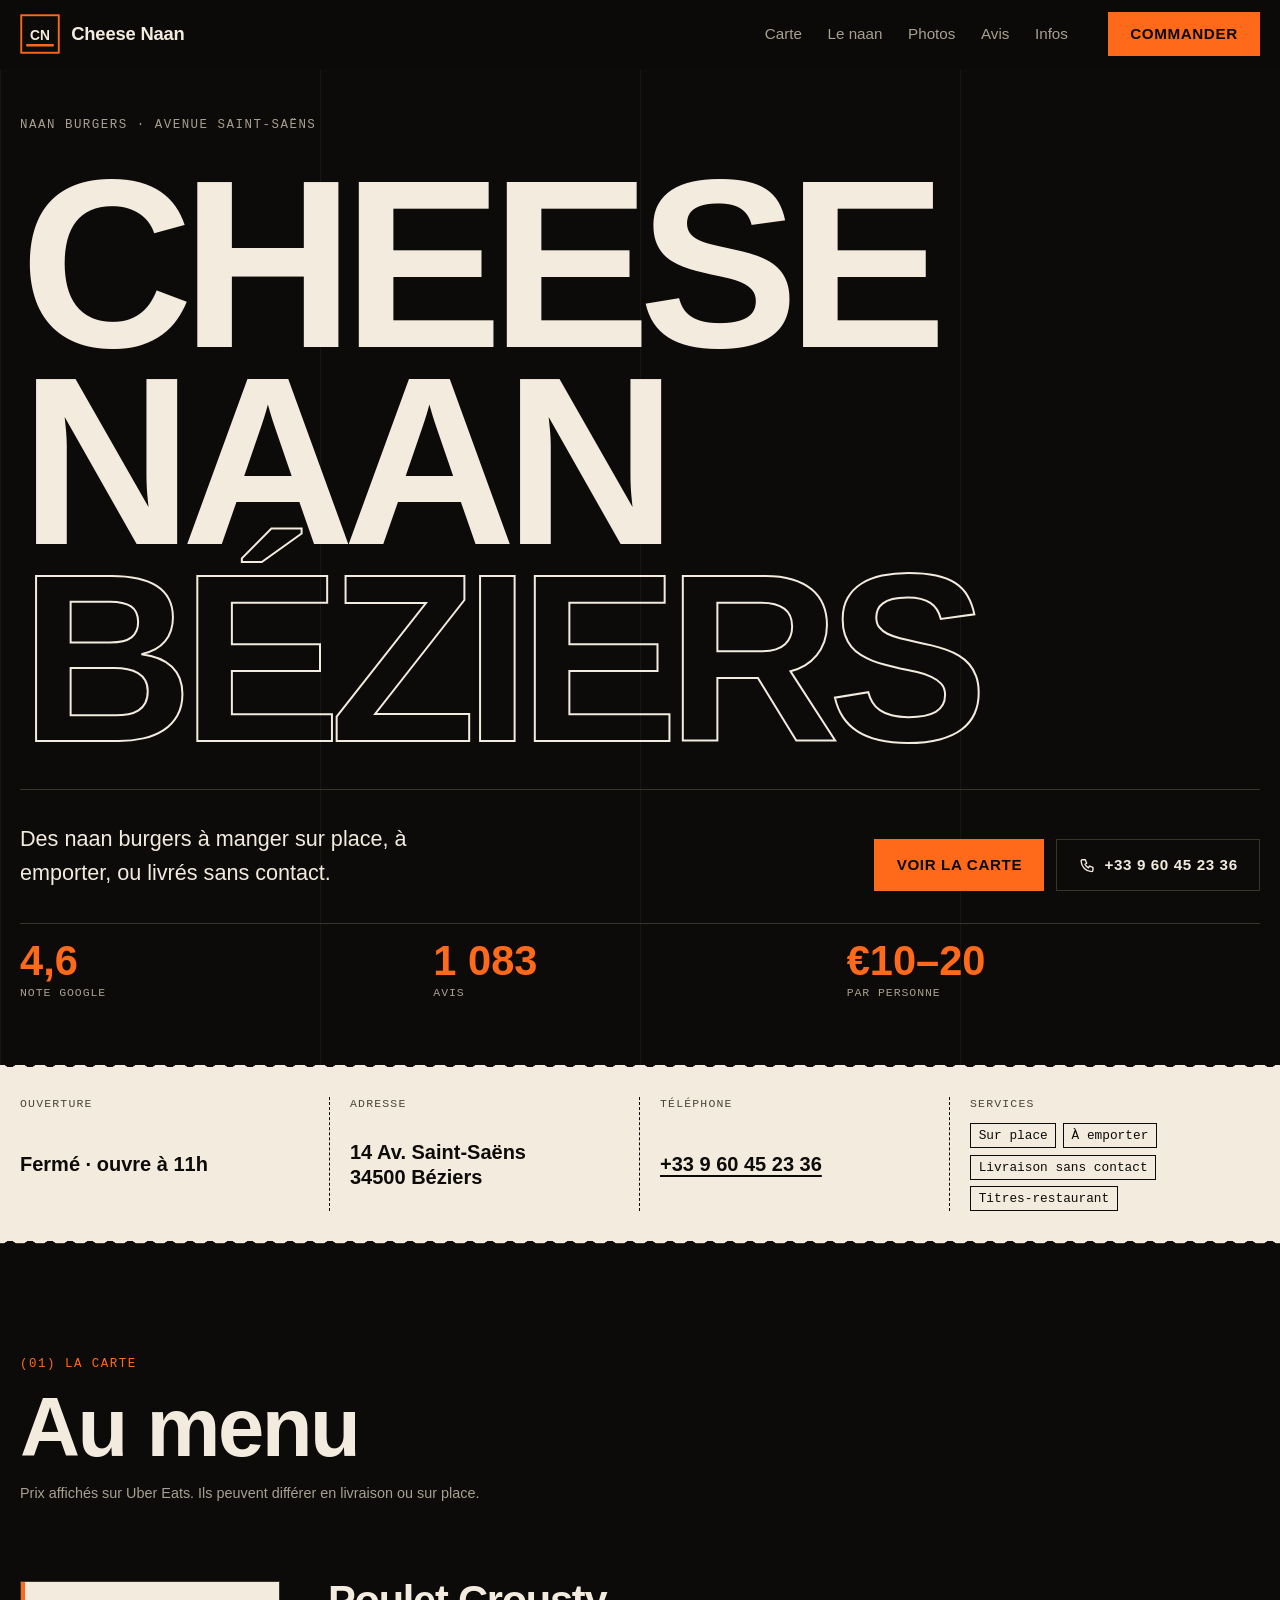
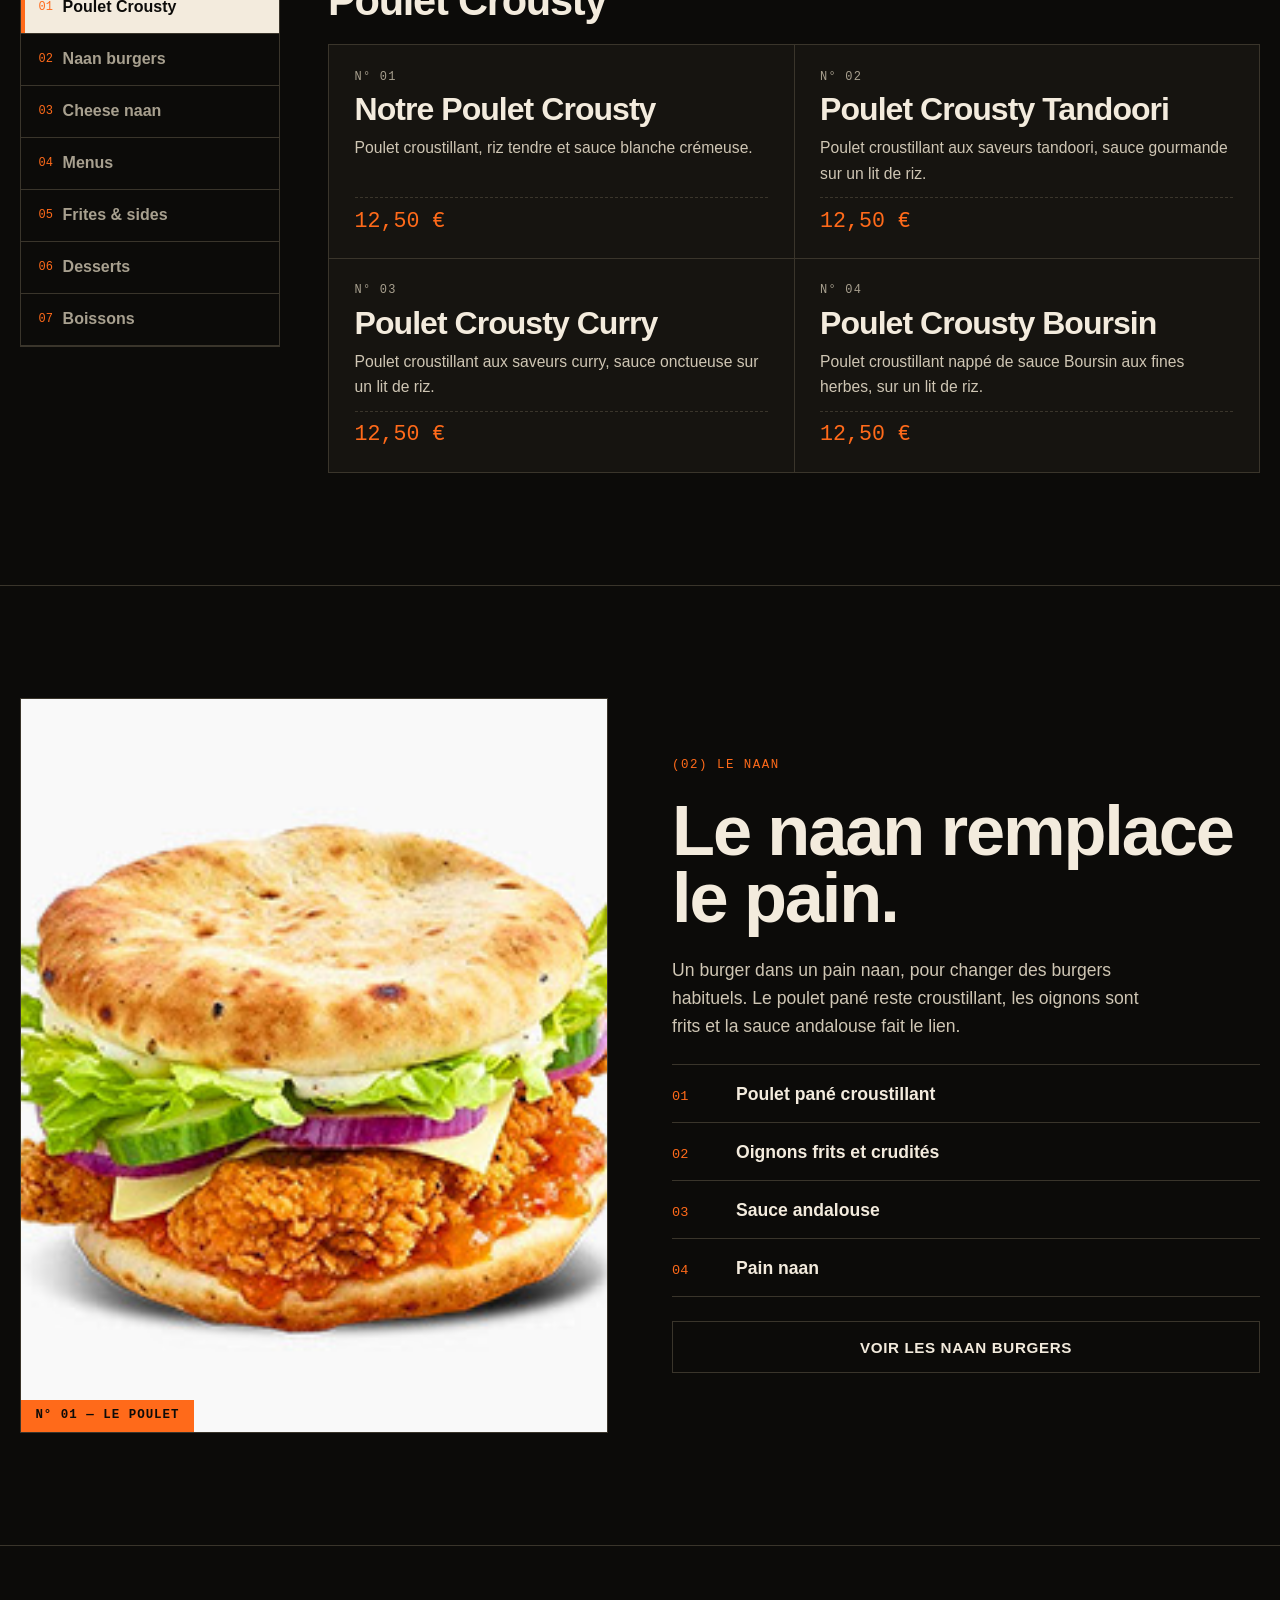
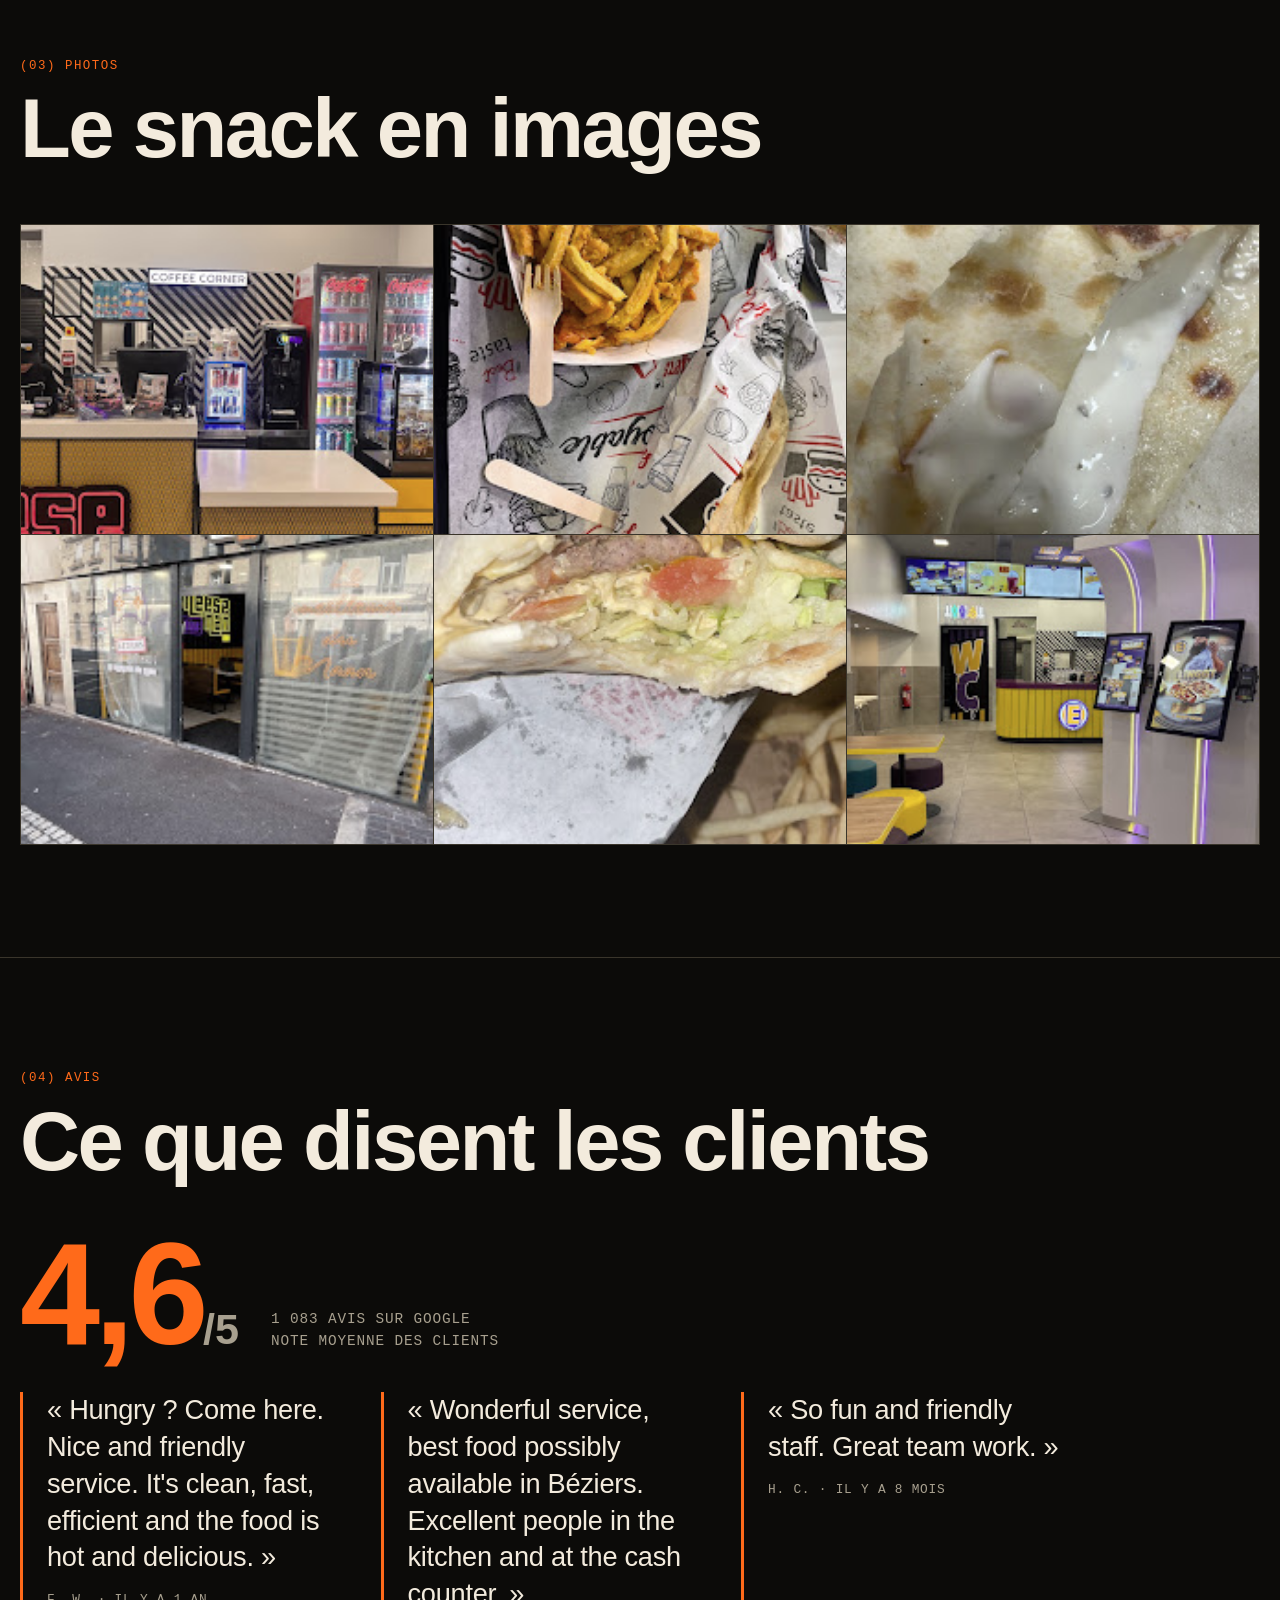
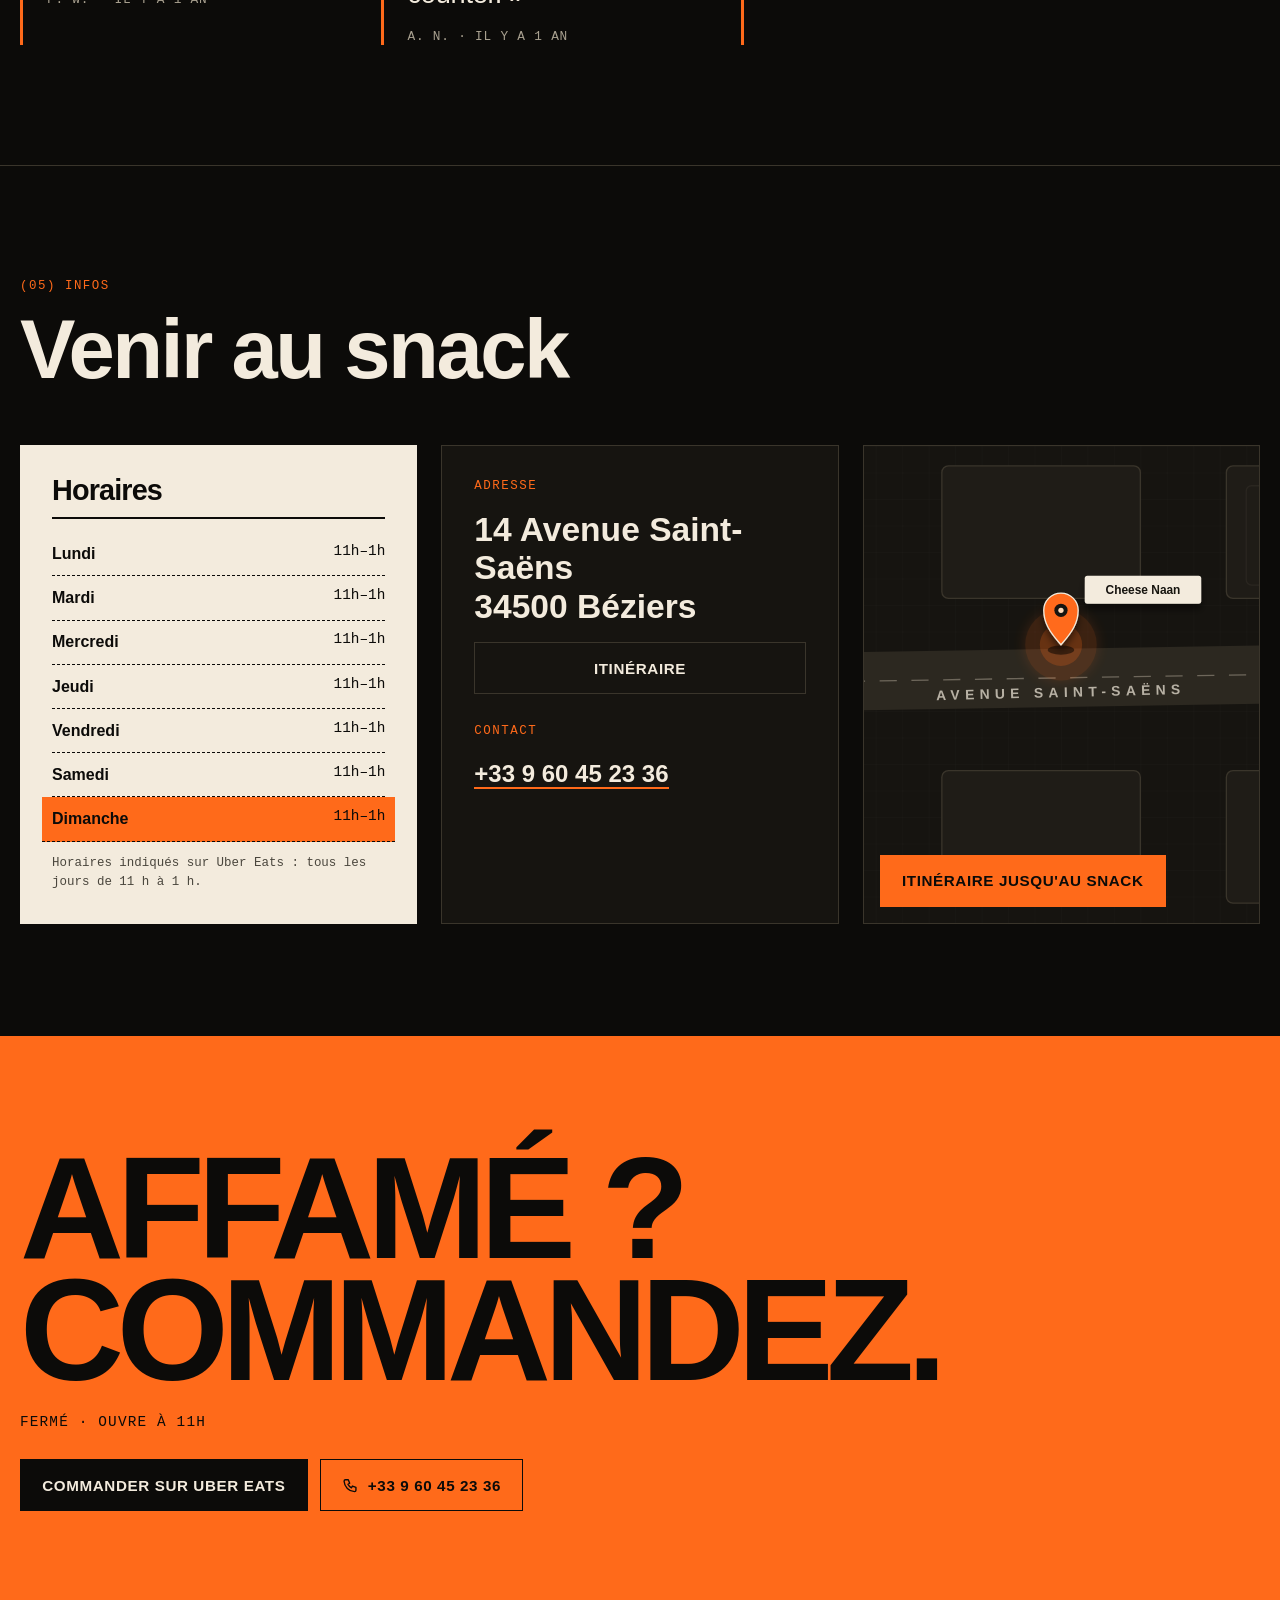
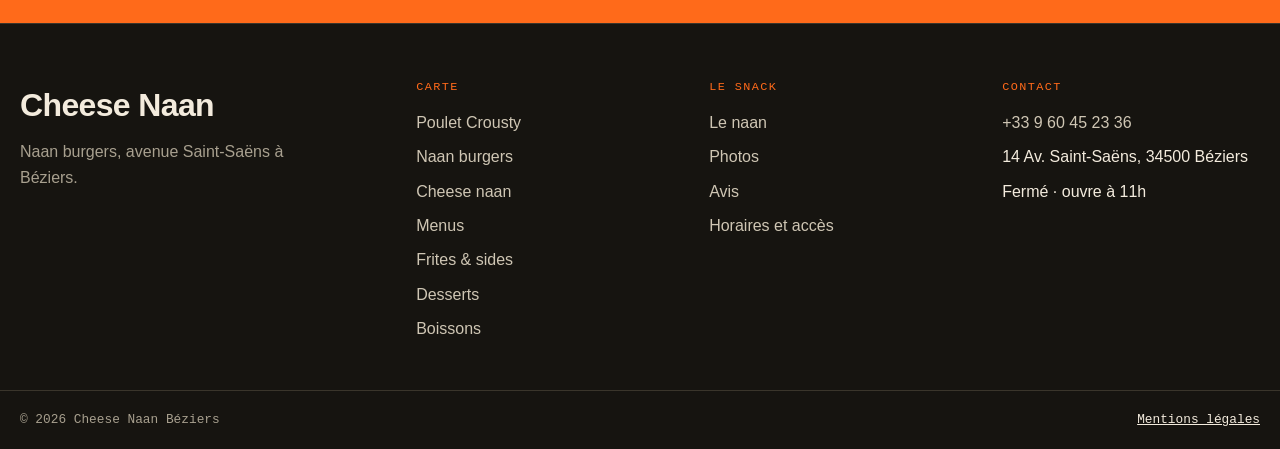
==== index.html @ 849334f1 "Initial commit: Cheese Naan Bezier site vitrine (Template 3)" ====
<!doctype html>
<html lang="fr">
<head>
  <meta charset="utf-8">
  <meta name="viewport" content="width=device-width, initial-scale=1">
  <title>Cheese Naan Béziers · Naan burgers, avenue Saint-Saëns</title>
  <meta name="description" content="Naan burgers à Béziers : carte, horaires, itinéraire et contact du Cheese Naan, 14 avenue Saint-Saëns.">
  <meta name="theme-color" content="#0C0B09">
  <meta name="color-scheme" content="dark">
  <link rel="icon" href="assets/img/favicon.svg" type="image/svg+xml">

  <!-- Fonts: add the .woff2 files listed in README.md -->
  <link rel="preload" href="assets/fonts/space-grotesk-latin-wght-normal.woff2" as="font" type="font/woff2" crossorigin>
  <link rel="preload" href="assets/fonts/ibm-plex-mono-latin-500-normal.woff2" as="font" type="font/woff2" crossorigin>
  <link rel="stylesheet" href="assets/css/styles.css">

  <script>
    document.documentElement.classList.add('js');
    setTimeout(function () {
      if (!window.__ready) document.documentElement.classList.remove('js');
    }, 2500);
  </script>
  <noscript>
    <style>
      .cn-tabs { display: none; }
      .cn-panel[hidden] { display: block; }
      .cn-burger { display: none; }
      .cn-nav__links { display: flex; }
    </style>
  </noscript>

  <!-- Open Graph / Twitter: replace [URL DU SITE] once hosting is known -->
  <meta property="og:type" content="website">
  <meta property="og:locale" content="fr_FR">
  <meta property="og:site_name" content="Cheese Naan Béziers">
  <meta property="og:title" content="Cheese Naan Béziers · Naan burgers">
  <meta property="og:description" content="Carte, horaires et itinéraire du Cheese Naan, 14 avenue Saint-Saëns à Béziers.">
  <meta property="og:url" content="[URL DU SITE]">
  <meta property="og:image" content="[URL DU SITE]/assets/img/hero-share.jpg">
  <meta name="twitter:card" content="summary_large_image">

  <script type="application/ld+json">
  {
    "@context": "https://schema.org",
    "@type": "Restaurant",
    "name": "Cheese Naan Béziers",
    "description": "Naan burgers à emporter, sur place et en livraison sans contact, avenue Saint-Saëns à Béziers.",
    "telephone": "+33960452336",
    "priceRange": "€10–€20",
    "servesCuisine": "Fast food",
    "address": {
      "@type": "PostalAddress",
      "streetAddress": "14 Avenue Saint-Saëns",
      "postalCode": "34500",
      "addressLocality": "Béziers",
      "addressCountry": "FR"
    }
  }
  </script>
</head>
<body>
  <a class="cn-skip" href="#main">Aller au contenu</a>
  <div class="cn-progress" data-progress aria-hidden="true"></div>

  <header class="cn-header">
    <nav class="cn-nav cn-wrap" aria-label="Navigation principale">
      <a class="cn-brand" href="#top" aria-label="Cheese Naan Béziers, retour en haut">
        <img src="assets/img/logo-mark.svg" width="40" height="40" alt="">
        <span class="cn-brand__name">Cheese Naan</span>
      </a>

      <ul class="cn-nav__links">
        <li><a href="#menu">Carte</a></li>
        <li><a href="#signature">Le naan</a></li>
        <li><a href="#photos">Photos</a></li>
        <li><a href="#avis">Avis</a></li>
        <li><a href="#infos">Infos</a></li>
      </ul>

      <a class="cn-btn cn-btn--flame cn-nav__cta" href="https://www.ubereats.com/fr/store/le-cheese-naan-beziers/W6fayCsMTCiTx0mBuVoWzQ" rel="noopener">Commander</a>

      <button class="cn-burger" type="button" data-burger aria-expanded="false" aria-controls="drawer">
        <span class="cn-burger__label">Menu</span>
        <span class="cn-burger__bars" aria-hidden="true"></span>
      </button>
    </nav>
  </header>

  <div class="cn-drawer" id="drawer" hidden>
    <div class="cn-wrap cn-drawer__inner">
      <div class="cn-drawer__top">
        <span class="cn-drawer__title">Cheese Naan</span>
        <button class="cn-icon-btn" type="button" data-drawer-close aria-label="Fermer le menu">
          <svg class="cn-icon" aria-hidden="true"><use href="#icon-close"></use></svg>
        </button>
      </div>
      <ol class="cn-drawer__links">
        <li><a href="#menu"><span>01</span>La carte</a></li>
        <li><a href="#signature"><span>02</span>Le naan</a></li>
        <li><a href="#photos"><span>03</span>Photos</a></li>
        <li><a href="#avis"><span>04</span>Avis</a></li>
        <li><a href="#infos"><span>05</span>Infos pratiques</a></li>
      </ol>
      <ul class="cn-drawer__meta">
        <li data-open-status>Horaires à compléter</li>
        <li>14 Av. Saint-Saëns, 34500 Béziers</li>
        <li><a href="tel:+33960452336">+33 9 60 45 23 36</a></li>
      </ul>
    </div>
  </div>

  <main id="main">
    <!-- HERO: typography only -->
    <section class="cn-hero" id="top" aria-labelledby="hero-title">
      <div class="cn-wrap cn-hero__inner">
        <p class="cn-kicker">Naan burgers · Avenue Saint-Saëns</p>
        <h1 class="cn-hero__title" id="hero-title">
          <span class="cn-hero__line">Cheese</span>
          <span class="cn-hero__line">Naan</span>
          <span class="cn-hero__line cn-hero__line--outline">Béziers</span>
        </h1>
        <div class="cn-hero__foot">
          <p class="cn-hero__lead">Des naan burgers à manger sur place, à emporter, ou livrés sans contact.</p>
          <div class="cn-hero__actions">
            <a class="cn-btn cn-btn--flame" href="#menu">Voir la carte</a>
            <a class="cn-btn cn-btn--ghost" href="tel:+33960452336">
              <svg class="cn-icon" aria-hidden="true"><use href="#icon-phone"></use></svg>
              +33 9 60 45 23 36
            </a>
          </div>
        </div>
        <ul class="cn-hero__stats">
          <li><span class="cn-stat__value">4,6</span><span class="cn-stat__label">Note Google</span></li>
          <li><span class="cn-stat__value">1 083</span><span class="cn-stat__label">Avis</span></li>
          <li><span class="cn-stat__value">€10–20</span><span class="cn-stat__label">Par personne</span></li>
        </ul>
      </div>
    </section>

    <!-- TICKET: receipt-style info band -->
    <section class="cn-ticket" aria-label="Informations rapides">
      <div class="cn-wrap cn-ticket__grid">
        <div class="cn-ticket__cell">
          <p class="cn-ticket__label">Ouverture</p>
          <p class="cn-ticket__value" data-open-status>Horaires à compléter</p>
        </div>
        <div class="cn-ticket__cell">
          <p class="cn-ticket__label">Adresse</p>
          <p class="cn-ticket__value">14 Av. Saint-Saëns<br>34500 Béziers</p>
        </div>
        <div class="cn-ticket__cell">
          <p class="cn-ticket__label">Téléphone</p>
          <p class="cn-ticket__value"><a href="tel:+33960452336">+33 9 60 45 23 36</a></p>
        </div>
        <div class="cn-ticket__cell">
          <p class="cn-ticket__label">Services</p>
          <ul class="cn-ticket__chips">
            <li>Sur place</li>
            <li>À emporter</li>
            <li>Livraison sans contact</li>
            <li>Titres-restaurant</li>
          </ul>
        </div>
      </div>
    </section>

    <!-- MENU: vertical index + panels -->
    <section class="cn-section cn-menu" id="menu" aria-labelledby="menu-title">
      <div class="cn-wrap">
        <header class="cn-section__head cn-reveal">
          <p class="cn-kicker cn-kicker--flame">(01) La carte</p>
          <h2 class="cn-h2" id="menu-title">Au menu</h2>
          <p class="cn-note">Prix affichés sur Uber Eats. Ils peuvent différer en livraison ou sur place.</p>
        </header>

        <div class="cn-menu__grid">
          <div class="cn-tabs" role="tablist" aria-label="Catégories de la carte" data-tablist>
            <button class="cn-index__btn" type="button" role="tab" id="tab-poulet" aria-selected="true" aria-controls="panel-poulet" data-panel="poulet"><span>01</span> Poulet Crousty</button>
            <button class="cn-index__btn" type="button" role="tab" id="tab-burgers" aria-selected="false" aria-controls="panel-burgers" data-panel="burgers" tabindex="-1"><span>02</span> Naan burgers</button>
            <button class="cn-index__btn" type="button" role="tab" id="tab-cheese" aria-selected="false" aria-controls="panel-cheese" data-panel="cheese" tabindex="-1"><span>03</span> Cheese naan</button>
            <button class="cn-index__btn" type="button" role="tab" id="tab-menus" aria-selected="false" aria-controls="panel-menus" data-panel="menus" tabindex="-1"><span>04</span> Menus</button>
            <button class="cn-index__btn" type="button" role="tab" id="tab-frites" aria-selected="false" aria-controls="panel-frites" data-panel="frites" tabindex="-1"><span>05</span> Frites &amp; sides</button>
            <button class="cn-index__btn" type="button" role="tab" id="tab-desserts" aria-selected="false" aria-controls="panel-desserts" data-panel="desserts" tabindex="-1"><span>06</span> Desserts</button>
            <button class="cn-index__btn" type="button" role="tab" id="tab-boissons" aria-selected="false" aria-controls="panel-boissons" data-panel="boissons" tabindex="-1"><span>07</span> Boissons</button>
          </div>

          <div class="cn-menu__panels">
            <div class="cn-panel" id="panel-poulet" role="tabpanel" aria-labelledby="tab-poulet">
              <h3 class="cn-panel__title">Poulet Crousty</h3>
              <ul class="cn-cards">
                <li class="cn-card cn-reveal">
                  <p class="cn-card__code">N° 01</p>
                  <h4 class="cn-card__name">Notre Poulet Crousty</h4>
                  <p class="cn-card__desc">Poulet croustillant, riz tendre et sauce blanche crémeuse.</p>
                  <p class="cn-card__price">12,50 €</p>
                </li>
                <li class="cn-card cn-reveal">
                  <p class="cn-card__code">N° 02</p>
                  <h4 class="cn-card__name">Poulet Crousty Tandoori</h4>
                  <p class="cn-card__desc">Poulet croustillant aux saveurs tandoori, sauce gourmande sur un lit de riz.</p>
                  <p class="cn-card__price">12,50 €</p>
                </li>
                <li class="cn-card cn-reveal">
                  <p class="cn-card__code">N° 03</p>
                  <h4 class="cn-card__name">Poulet Crousty Curry</h4>
                  <p class="cn-card__desc">Poulet croustillant aux saveurs curry, sauce onctueuse sur un lit de riz.</p>
                  <p class="cn-card__price">12,50 €</p>
                </li>
                <li class="cn-card cn-reveal">
                  <p class="cn-card__code">N° 04</p>
                  <h4 class="cn-card__name">Poulet Crousty Boursin</h4>
                  <p class="cn-card__desc">Poulet croustillant nappé de sauce Boursin aux fines herbes, sur un lit de riz.</p>
                  <p class="cn-card__price">12,50 €</p>
                </li>
              </ul>
            </div>

            <div class="cn-panel" id="panel-burgers" role="tabpanel" aria-labelledby="tab-burgers" hidden>
              <h3 class="cn-panel__title">Naan burgers</h3>
              <p class="cn-note">Seul ou en menu avec frites et boisson.</p>
              <ul class="cn-cards">
                <li class="cn-card cn-reveal">
                  <p class="cn-card__code">N° 10</p>
                  <h4 class="cn-card__name">Le Simple</h4>
                  <p class="cn-card__desc">Pain naan, steak tendre, cheddar fondant, oignons frits, bacon croquant et sauce Texas grill.</p>
                  <p class="cn-card__price">11,25 €</p>
                </li>
                <li class="cn-card cn-reveal">
                  <p class="cn-card__code">N° 11</p>
                  <h4 class="cn-card__name">Le Double</h4>
                  <p class="cn-card__desc">2 steaks savoureux, cheddar fondant, bacon croustillant, oignons frits et sauce Texas grill.</p>
                  <p class="cn-card__price">12,95 €</p>
                </li>
                <li class="cn-card cn-reveal">
                  <p class="cn-card__code">N° 12</p>
                  <h4 class="cn-card__name">Le Triple</h4>
                  <p class="cn-card__desc">3 steaks succulents, cheddar fondant, bacon et oignons frits dans un naan.</p>
                  <p class="cn-card__price">14,50 €</p>
                </li>
                <li class="cn-card cn-reveal">
                  <p class="cn-card__code">N° 13</p>
                  <h4 class="cn-card__name">Le Naan Giant</h4>
                  <p class="cn-card__desc">2 steaks 90 g bien grillés, cheddar fondant, petits oignons blancs et sauce Giant.</p>
                  <p class="cn-card__price">12,95 €</p>
                </li>
                <li class="cn-card cn-reveal">
                  <p class="cn-card__code">N° 14</p>
                  <h4 class="cn-card__name">Le Naan Big</h4>
                  <p class="cn-card__desc">2 steaks 90 g, cheddar fondant, cornichons, salade fraîche, petits oignons et sauce Big.</p>
                  <p class="cn-card__price">12,95 €</p>
                </li>
                <li class="cn-card cn-reveal">
                  <p class="cn-card__code">N° 15</p>
                  <h4 class="cn-card__name">Le Poulet</h4>
                  <p class="cn-card__desc">Poulet pané croustillant, oignons frits, crudités fraîches et sauce andalouse douce et épicée.</p>
                  <p class="cn-card__price">11,50 €</p>
                </li>
                <li class="cn-card cn-reveal">
                  <p class="cn-card__code">N° 16</p>
                  <h4 class="cn-card__name">Le Baps</h4>
                  <p class="cn-card__desc">Steak juteux, rösti doré, crudités croquantes et sauce biggy.</p>
                  <p class="cn-card__price">11,50 €</p>
                </li>
                <li class="cn-card cn-reveal">
                  <p class="cn-card__code">N° 17</p>
                  <h4 class="cn-card__name">Le Belge</h4>
                  <p class="cn-card__desc">Rösti croquant, crudités fraîches et une touche de poivronnade.</p>
                  <p class="cn-card__price">11,50 €</p>
                </li>
                <li class="cn-card cn-reveal">
                  <p class="cn-card__code">N° 18</p>
                  <h4 class="cn-card__name">Le Naan Towinaan</h4>
                  <p class="cn-card__desc">Deux tenders dorés, rösti fondant, cheddar, salade croquante et oignons caramélisés.</p>
                  <p class="cn-card__price">11,50 €</p>
                </li>
                <li class="cn-card cn-reveal">
                  <p class="cn-card__code">N° 19</p>
                  <h4 class="cn-card__name">Le Chèvre</h4>
                  <p class="cn-card__desc">Poulet tendre, oignons frits, chèvre crémeux, miel doux et sauce miel-moutarde.</p>
                  <p class="cn-card__price">11,50 €</p>
                </li>
              </ul>
            </div>

            <div class="cn-panel" id="panel-cheese" role="tabpanel" aria-labelledby="tab-cheese" hidden>
              <h3 class="cn-panel__title">Cheese naan</h3>
              <ul class="cn-cards">
                <li class="cn-card cn-reveal">
                  <p class="cn-card__code">N° 20</p>
                  <h4 class="cn-card__name">Le Classic</h4>
                  <p class="cn-card__desc">Pain cheese naan, kebab, crudités et sauce pitta.</p>
                  <p class="cn-card__price">13,95 €</p>
                </li>
                <li class="cn-card cn-reveal">
                  <p class="cn-card__code">N° 21</p>
                  <h4 class="cn-card__name">Le Dynamite</h4>
                  <p class="cn-card__desc">Tenders de poulet croustillants, rouge de volaille, salade, oignons frits, cheddar et sauce dynamite épicée.</p>
                  <p class="cn-card__price">12,25 €</p>
                </li>
                <li class="cn-card cn-reveal">
                  <p class="cn-card__code">N° 22</p>
                  <h4 class="cn-card__name">Le Boursin</h4>
                  <p class="cn-card__desc">Escalope de poulet, Boursin, oignons frits, salami, crudités et sauce.</p>
                  <p class="cn-card__price">12,00 €</p>
                </li>
                <li class="cn-card cn-reveal">
                  <p class="cn-card__code">N° 23</p>
                  <h4 class="cn-card__name">Le New Dehli</h4>
                  <p class="cn-card__desc">Tikka curry, cheddar, crudités et sauce indienne.</p>
                  <p class="cn-card__price">13,25 €</p>
                </li>
                <li class="cn-card cn-reveal">
                  <p class="cn-card__code">N° 24</p>
                  <h4 class="cn-card__name">Le Montagnard</h4>
                  <p class="cn-card__desc">Escalope de poulet, raclette, lardons, rösti et sauce Magic Onion.</p>
                  <p class="cn-card__price">12,00 €</p>
                </li>
                <li class="cn-card cn-reveal">
                  <p class="cn-card__code">N° 25</p>
                  <h4 class="cn-card__name">L'Américain</h4>
                  <p class="cn-card__desc">Steak, cheddar, bacon, cornichons, crudités et sauce américaine.</p>
                  <p class="cn-card__price">10,95 €</p>
                </li>
                <li class="cn-card cn-reveal">
                  <p class="cn-card__code">N° 26</p>
                  <h4 class="cn-card__name">Le Tandoori</h4>
                  <p class="cn-card__desc">Poulet tandoori, oignons frits, cheddar, crudités et sauce.</p>
                  <p class="cn-card__price">12,00 €</p>
                </li>
                <li class="cn-card cn-reveal">
                  <p class="cn-card__code">N° 27</p>
                  <h4 class="cn-card__name">Compose ton Naan</h4>
                  <p class="cn-card__desc">Choisis ta viande, tes garnitures et ta sauce. Prix promo, au lieu de 12,95 €.</p>
                  <p class="cn-card__price">10,36 €</p>
                </li>
                <li class="cn-card cn-reveal">
                  <p class="cn-card__code">N° 28</p>
                  <h4 class="cn-card__name">Le Naan Simple</h4>
                  <p class="cn-card__desc">Un naan à composer de viande, de crudités et de la sauce de ton choix.</p>
                  <p class="cn-card__price">14,95 €</p>
                </li>
              </ul>
            </div>

            <div class="cn-panel" id="panel-menus" role="tabpanel" aria-labelledby="tab-menus" hidden>
              <h3 class="cn-panel__title">Menus</h3>
              <h4 class="cn-kicker cn-subhead">Menus Cheese Naan</h4>
              <ul class="cn-rows">
                <li class="cn-row"><span class="cn-row__name">Menu Le Classic</span><span class="cn-row__leader" aria-hidden="true"></span><span class="cn-row__price">15,95 €</span></li>
                <li class="cn-row"><span class="cn-row__name">Menu Le Dynamite</span><span class="cn-row__leader" aria-hidden="true"></span><span class="cn-row__price">15,95 €</span></li>
                <li class="cn-row"><span class="cn-row__name">Menu Le Boursin</span><span class="cn-row__leader" aria-hidden="true"></span><span class="cn-row__price">15,95 €</span></li>
                <li class="cn-row"><span class="cn-row__name">Menu Le Montagnard</span><span class="cn-row__leader" aria-hidden="true"></span><span class="cn-row__price">15,95 €</span></li>
                <li class="cn-row"><span class="cn-row__name">Menu Le Tandoori</span><span class="cn-row__leader" aria-hidden="true"></span><span class="cn-row__price">15,95 €</span></li>
                <li class="cn-row"><span class="cn-row__name">Menu L'Américain</span><span class="cn-row__leader" aria-hidden="true"></span><span class="cn-row__price">15,50 €</span></li>
                <li class="cn-row"><span class="cn-row__name">Menu Le New Dehli</span><span class="cn-row__leader" aria-hidden="true"></span><span class="cn-row__price">17,50 €</span></li>
              </ul>
              <h4 class="cn-kicker cn-subhead">Menus Poulet Crousty</h4>
              <p class="cn-note">Chaque menu comprend une canette au choix.</p>
              <ul class="cn-rows">
                <li class="cn-row"><span class="cn-row__name">Menu Poulet Crousty</span><span class="cn-row__leader" aria-hidden="true"></span><span class="cn-row__price">14,50 €</span></li>
                <li class="cn-row"><span class="cn-row__name">Menu Poulet Crousty Tandoori</span><span class="cn-row__leader" aria-hidden="true"></span><span class="cn-row__price">14,50 €</span></li>
                <li class="cn-row"><span class="cn-row__name">Menu Poulet Crousty Curry</span><span class="cn-row__leader" aria-hidden="true"></span><span class="cn-row__price">14,50 €</span></li>
                <li class="cn-row"><span class="cn-row__name">Menu Poulet Crousty Boursin</span><span class="cn-row__leader" aria-hidden="true"></span><span class="cn-row__price">14,50 €</span></li>
              </ul>
              <h4 class="cn-kicker cn-subhead">P'tits chefs</h4>
              <ul class="cn-rows">
                <li class="cn-row"><span class="cn-row__name">Menu Enfant</span><span class="cn-row__leader" aria-hidden="true"></span><span class="cn-row__price">9,75 €</span></li>
              </ul>
            </div>

            <div class="cn-panel" id="panel-frites" role="tabpanel" aria-labelledby="tab-frites" hidden>
              <h3 class="cn-panel__title">Frites &amp; sides</h3>
              <h4 class="cn-kicker cn-subhead">French fries</h4>
              <ul class="cn-rows">
                <li class="cn-row"><span class="cn-row__name">Les Classiques (200 g)</span><span class="cn-row__leader" aria-hidden="true"></span><span class="cn-row__price">3,95 €</span></li>
                <li class="cn-row"><span class="cn-row__name">Les Frites Cheddar</span><span class="cn-row__leader" aria-hidden="true"></span><span class="cn-row__price">4,50 €</span></li>
                <li class="cn-row"><span class="cn-row__name">Les Frites Cheddar &amp; Oignons Crispy</span><span class="cn-row__leader" aria-hidden="true"></span><span class="cn-row__price">5,25 €</span></li>
                <li class="cn-row"><span class="cn-row__name">Les Frites Cheddar Bacon</span><span class="cn-row__leader" aria-hidden="true"></span><span class="cn-row__price">6,00 €</span></li>
              </ul>
              <h4 class="cn-kicker cn-subhead">Les sides</h4>
              <ul class="cn-rows">
                <li class="cn-row"><span class="cn-row__name">Nos Nuggets (x4)</span><span class="cn-row__leader" aria-hidden="true"></span><span class="cn-row__price">4,95 €</span></li>
                <li class="cn-row"><span class="cn-row__name">Nos Nuggets (x6)</span><span class="cn-row__leader" aria-hidden="true"></span><span class="cn-row__price">7,95 €</span></li>
                <li class="cn-row"><span class="cn-row__name">Nos Tenders (x3)</span><span class="cn-row__leader" aria-hidden="true"></span><span class="cn-row__price">6,05 €</span></li>
                <li class="cn-row"><span class="cn-row__name">Nos Mozza Sticks (x4)</span><span class="cn-row__leader" aria-hidden="true"></span><span class="cn-row__price">4,95 €</span></li>
                <li class="cn-row"><span class="cn-row__name">Nos Camemberts frits (x4)</span><span class="cn-row__leader" aria-hidden="true"></span><span class="cn-row__price">4,95 €</span></li>
                <li class="cn-row"><span class="cn-row__name">Nos Wings (x3)</span><span class="cn-row__leader" aria-hidden="true"></span><span class="cn-row__price">4,95 €</span></li>
                <li class="cn-row"><span class="cn-row__name">Nos Wings (x6)</span><span class="cn-row__leader" aria-hidden="true"></span><span class="cn-row__price">7,95 €</span></li>
                <li class="cn-row"><span class="cn-row__name">Nos Wings (x10)</span><span class="cn-row__leader" aria-hidden="true"></span><span class="cn-row__price">12,95 €</span></li>
              </ul>
            </div>

            <div class="cn-panel" id="panel-desserts" role="tabpanel" aria-labelledby="tab-desserts" hidden>
              <h3 class="cn-panel__title">Desserts</h3>
              <h4 class="cn-kicker cn-subhead">Nos desserts</h4>
              <ul class="cn-rows">
                <li class="cn-row"><span class="cn-row__name">Tiramisu Oreo Nutella</span><span class="cn-row__leader" aria-hidden="true"></span><span class="cn-row__price">5,25 €</span></li>
                <li class="cn-row"><span class="cn-row__name">Tiramisu Spéculos Nutella</span><span class="cn-row__leader" aria-hidden="true"></span><span class="cn-row__price">5,25 €</span></li>
                <li class="cn-row"><span class="cn-row__name">Tiramisu Pistache, coulis framboise</span><span class="cn-row__leader" aria-hidden="true"></span><span class="cn-row__price">5,25 €</span></li>
              </ul>
            </div>

            <div class="cn-panel" id="panel-boissons" role="tabpanel" aria-labelledby="tab-boissons" hidden>
              <h3 class="cn-panel__title">Boissons</h3>
              <h4 class="cn-kicker cn-subhead">Softs (33 cl sauf mention)</h4>
              <ul class="cn-rows">
                <li class="cn-row"><span class="cn-row__name">Coca-Cola</span><span class="cn-row__leader" aria-hidden="true"></span><span class="cn-row__price">2,20 €</span></li>
                <li class="cn-row"><span class="cn-row__name">Coca-Cola Zéro</span><span class="cn-row__leader" aria-hidden="true"></span><span class="cn-row__price">2,20 €</span></li>
                <li class="cn-row"><span class="cn-row__name">Sprite</span><span class="cn-row__leader" aria-hidden="true"></span><span class="cn-row__price">2,20 €</span></li>
                <li class="cn-row"><span class="cn-row__name">Oasis Tropical</span><span class="cn-row__leader" aria-hidden="true"></span><span class="cn-row__price">2,20 €</span></li>
                <li class="cn-row"><span class="cn-row__name">Hawaï</span><span class="cn-row__leader" aria-hidden="true"></span><span class="cn-row__price">2,20 €</span></li>
                <li class="cn-row"><span class="cn-row__name">FuzeTea</span><span class="cn-row__leader" aria-hidden="true"></span><span class="cn-row__price">2,20 €</span></li>
                <li class="cn-row"><span class="cn-row__name">Orangina</span><span class="cn-row__leader" aria-hidden="true"></span><span class="cn-row__price">2,20 €</span></li>
                <li class="cn-row"><span class="cn-row__name">Perrier</span><span class="cn-row__leader" aria-hidden="true"></span><span class="cn-row__price">2,20 €</span></li>
                <li class="cn-row"><span class="cn-row__name">Cristaline (50 cl)</span><span class="cn-row__leader" aria-hidden="true"></span><span class="cn-row__price">2,20 €</span></li>
              </ul>
            </div>
          </div>
        </div>
      </div>
    </section>

    <!-- SIGNATURE: the naan statement -->
    <section class="cn-section cn-signature" id="signature" aria-labelledby="signature-title">
      <div class="cn-wrap cn-signature__grid">
        <figure class="cn-signature__figure cn-reveal">
          <img class="cn-photo" src="assets/img/signature.jpg" width="224" height="270" loading="lazy" alt="Naan burger au poulet pané, salade et sauce, servi au Cheese Naan">
          <figcaption class="cn-signature__caption">N° 01 — Le Poulet</figcaption>
        </figure>
        <div class="cn-signature__body cn-reveal" style="--delay:.1s">
          <p class="cn-kicker cn-kicker--flame">(02) Le naan</p>
          <h2 class="cn-h2" id="signature-title">Le naan remplace le pain.</h2>
          <p class="cn-signature__text">Un burger dans un pain naan, pour changer des burgers habituels. Le poulet pané reste croustillant, les oignons sont frits et la sauce andalouse fait le lien.</p>
          <ol class="cn-steps">
            <li><span>01</span>Poulet pané croustillant</li>
            <li><span>02</span>Oignons frits et crudités</li>
            <li><span>03</span>Sauce andalouse</li>
            <li><span>04</span>Pain naan</li>
          </ol>
          <button class="cn-btn cn-btn--ghost" type="button" data-menu-target="burgers">Voir les naan burgers</button>
        </div>
      </div>
    </section>

    <!-- PHOTOS -->
    <section class="cn-section cn-photos" id="photos" aria-labelledby="photos-title">
      <div class="cn-wrap">
        <header class="cn-section__head cn-reveal">
          <p class="cn-kicker cn-kicker--flame">(03) Photos</p>
          <h2 class="cn-h2" id="photos-title">Le snack en images</h2>
        </header>
        <div class="cn-gallery">
          <button class="cn-gallery__item cn-reveal" style="--delay:0.00s" type="button" data-gallery-item data-full="assets/img/gallery-1.jpg" data-caption="Le comptoir">
            <img class="cn-photo" src="assets/img/gallery-1.jpg" width="1200" height="1200" loading="lazy" alt="Le comptoir du Cheese Naan, avec la vitrine de boissons">
          </button>
          <button class="cn-gallery__item cn-reveal" style="--delay:0.06s" type="button" data-gallery-item data-full="assets/img/gallery-2.jpg" data-caption="Frites maison">
            <img class="cn-photo" src="assets/img/gallery-2.jpg" width="1200" height="1200" loading="lazy" alt="Frites dorées servies dans leur papier">
          </button>
          <button class="cn-gallery__item cn-reveal" style="--delay:0.12s" type="button" data-gallery-item data-full="assets/img/gallery-3.jpg" data-caption="Naan fromage">
            <img class="cn-photo" src="assets/img/gallery-3.jpg" width="1200" height="1200" loading="lazy" alt="Naan au fromage, gros plan">
          </button>
          <button class="cn-gallery__item cn-reveal" style="--delay:0.18s" type="button" data-gallery-item data-full="assets/img/gallery-4.jpg" data-caption="Devant le snack">
            <img class="cn-photo" src="assets/img/gallery-4.jpg" width="1200" height="1200" loading="lazy" alt="Façade du Cheese Naan, avenue Saint-Saëns">
          </button>
          <button class="cn-gallery__item cn-reveal" style="--delay:0.24s" type="button" data-gallery-item data-full="assets/img/gallery-5.jpg" data-caption="Naan coupé">
            <img class="cn-photo" src="assets/img/gallery-5.jpg" width="1200" height="1200" loading="lazy" alt="Naan burger coupé en deux, frites à côté">
          </button>
          <button class="cn-gallery__item cn-reveal" style="--delay:0.30s" type="button" data-gallery-item data-full="assets/img/gallery-6.jpg" data-caption="La salle">
            <img class="cn-photo" src="assets/img/gallery-6.jpg" width="1200" height="1200" loading="lazy" alt="La salle du Cheese Naan, banquettes jaunes">
          </button>
        </div>
      </div>
    </section>

    <!-- AVIS -->
    <section class="cn-section cn-avis" id="avis" aria-labelledby="avis-title">
      <div class="cn-wrap">
        <header class="cn-section__head cn-reveal">
          <p class="cn-kicker cn-kicker--flame">(04) Avis</p>
          <h2 class="cn-h2" id="avis-title">Ce que disent les clients</h2>
        </header>
        <div class="cn-avis__top cn-reveal">
          <p class="cn-avis__score">4,6<span>/5</span></p>
          <p class="cn-avis__count">1 083 avis sur Google<br>Note moyenne des clients</p>
        </div>
        <ul class="cn-quotes">
          <li class="cn-quote cn-reveal">
            <p class="cn-quote__text">« Hungry ? Come here. Nice and friendly service. It's clean, fast, efficient and the food is hot and delicious. »</p>
            <p class="cn-quote__who">F. W. · il y a 1 an</p>
          </li>
          <li class="cn-quote cn-reveal" style="--delay:.08s">
            <p class="cn-quote__text">« Wonderful service, best food possibly available in Béziers. Excellent people in the kitchen and at the cash counter. »</p>
            <p class="cn-quote__who">A. N. · il y a 1 an</p>
          </li>
          <li class="cn-quote cn-reveal" style="--delay:.16s">
            <p class="cn-quote__text">« So fun and friendly staff. Great team work. »</p>
            <p class="cn-quote__who">H. C. · il y a 8 mois</p>
          </li>
        </ul>
      </div>
    </section>

    <!-- INFOS: receipt card + hours + map -->
    <section class="cn-section cn-infos" id="infos" aria-labelledby="infos-title">
      <div class="cn-wrap">
        <header class="cn-section__head cn-reveal">
          <p class="cn-kicker cn-kicker--flame">(05) Infos</p>
          <h2 class="cn-h2" id="infos-title">Venir au snack</h2>
        </header>

        <div class="cn-infos__grid">
          <article class="cn-receipt cn-reveal">
            <h3 class="cn-receipt__title">Horaires</h3>
            <ul class="cn-hours" data-hours>
              <li data-day="1" data-open="11:00" data-close="01:00" data-open-2="" data-close-2=""><span>Lundi</span><span class="cn-hours__time">11h–1h</span></li>
              <li data-day="2" data-open="11:00" data-close="01:00" data-open-2="" data-close-2=""><span>Mardi</span><span class="cn-hours__time">11h–1h</span></li>
              <li data-day="3" data-open="11:00" data-close="01:00" data-open-2="" data-close-2=""><span>Mercredi</span><span class="cn-hours__time">11h–1h</span></li>
              <li data-day="4" data-open="11:00" data-close="01:00" data-open-2="" data-close-2=""><span>Jeudi</span><span class="cn-hours__time">11h–1h</span></li>
              <li data-day="5" data-open="11:00" data-close="01:00" data-open-2="" data-close-2=""><span>Vendredi</span><span class="cn-hours__time">11h–1h</span></li>
              <li data-day="6" data-open="11:00" data-close="01:00" data-open-2="" data-close-2=""><span>Samedi</span><span class="cn-hours__time">11h–1h</span></li>
              <li data-day="0" data-open="11:00" data-close="01:00" data-open-2="" data-close-2=""><span>Dimanche</span><span class="cn-hours__time">11h–1h</span></li>
            </ul>
            <p class="cn-receipt__note">Horaires indiqués sur Uber Eats : tous les jours de 11 h à 1 h.</p>
          </article>

          <article class="cn-info cn-reveal" style="--delay:.08s">
            <h3 class="cn-info__title">Adresse</h3>
            <p class="cn-info__big">14 Avenue Saint-Saëns<br>34500 Béziers</p>
            <a class="cn-btn cn-btn--ghost" href="https://www.google.com/maps/dir/?api=1&amp;destination=Cheese+Naan+B%C3%A9ziers+14+Av.+Saint-Sa%C3%ABns%2C+34500+B%C3%A9ziers" rel="noopener">Itinéraire</a>
            <h3 class="cn-info__title cn-info__title--sub">Contact</h3>
            <p><a class="cn-info__phone" href="tel:+33960452336">+33 9 60 45 23 36</a></p>
          </article>

          <figure class="cn-map cn-reveal" style="--delay:.16s">
            <img src="assets/img/map.svg" width="1200" height="720" loading="lazy" alt="Schéma d'accès au Cheese Naan, 14 avenue Saint-Saëns à Béziers">
            <figcaption>
              <a class="cn-btn cn-btn--flame" href="https://www.google.com/maps/dir/?api=1&amp;destination=Cheese+Naan+B%C3%A9ziers+14+Av.+Saint-Sa%C3%ABns%2C+34500+B%C3%A9ziers" rel="noopener">Itinéraire jusqu'au snack</a>
            </figcaption>
          </figure>
        </div>
      </div>
    </section>

    <!-- CTA -->
    <section class="cn-cta" id="commander" aria-labelledby="cta-title">
      <div class="cn-wrap cn-cta__inner cn-reveal">
        <h2 class="cn-cta__title" id="cta-title">Affamé ?<br>Commandez.</h2>
        <p class="cn-cta__status" data-open-status>Horaires à compléter</p>
        <div class="cn-cta__actions">
          <a class="cn-btn cn-btn--ink" href="https://www.ubereats.com/fr/store/le-cheese-naan-beziers/W6fayCsMTCiTx0mBuVoWzQ" rel="noopener">Commander sur Uber Eats</a>
          <a class="cn-btn cn-btn--ghost-ink" href="tel:+33960452336">
            <svg class="cn-icon" aria-hidden="true"><use href="#icon-phone"></use></svg>
            +33 9 60 45 23 36
          </a>
        </div>
      </div>
    </section>
  </main>

  <footer class="cn-footer">
    <div class="cn-wrap cn-footer__grid">
      <div>
        <p class="cn-footer__brand">Cheese Naan</p>
        <p class="cn-footer__blurb">Naan burgers, avenue Saint-Saëns à Béziers.</p>
      </div>
      <nav aria-labelledby="footer-carte">
        <h2 class="cn-footer__title" id="footer-carte">Carte</h2>
        <ul class="cn-footer__links">
          <li><a href="#menu" data-menu-target="poulet">Poulet Crousty</a></li>
          <li><a href="#menu" data-menu-target="burgers">Naan burgers</a></li>
          <li><a href="#menu" data-menu-target="cheese">Cheese naan</a></li>
          <li><a href="#menu" data-menu-target="menus">Menus</a></li>
          <li><a href="#menu" data-menu-target="frites">Frites &amp; sides</a></li>
          <li><a href="#menu" data-menu-target="desserts">Desserts</a></li>
          <li><a href="#menu" data-menu-target="boissons">Boissons</a></li>
        </ul>
      </nav>
      <nav aria-labelledby="footer-snack">
        <h2 class="cn-footer__title" id="footer-snack">Le snack</h2>
        <ul class="cn-footer__links">
          <li><a href="#signature">Le naan</a></li>
          <li><a href="#photos">Photos</a></li>
          <li><a href="#avis">Avis</a></li>
          <li><a href="#infos">Horaires et accès</a></li>
        </ul>
      </nav>
      <div>
        <h2 class="cn-footer__title">Contact</h2>
        <ul class="cn-footer__links">
          <li><a href="tel:+33960452336">+33 9 60 45 23 36</a></li>
          <li>14 Av. Saint-Saëns, 34500 Béziers</li>
          <li data-open-status>Horaires à compléter</li>
        </ul>
      </div>
    </div>
    <div class="cn-footer__bottom">
      <div class="cn-wrap cn-footer__bottom-inner">
        <p>© <span id="year">2026</span> Cheese Naan Béziers</p>
        <a href="mentions-legales.html">Mentions légales</a>
      </div>
    </div>
  </footer>

  <nav class="cn-dock" aria-label="Actions rapides">
    <a class="cn-dock__btn" href="tel:+33960452336">
      <svg class="cn-icon" aria-hidden="true"><use href="#icon-phone"></use></svg> Appeler
    </a>
    <a class="cn-dock__btn cn-dock__btn--flame" href="#menu">La carte</a>
  </nav>

  <dialog class="cn-lightbox" id="lightbox" aria-labelledby="lightbox-caption">
    <div class="cn-lightbox__inner">
      <button class="cn-icon-btn cn-lightbox__close" type="button" data-lightbox-close aria-label="Fermer la galerie">
        <svg class="cn-icon" aria-hidden="true"><use href="#icon-close"></use></svg>
      </button>
      <button class="cn-icon-btn" type="button" data-lightbox-prev aria-label="Photo précédente">
        <svg class="cn-icon" aria-hidden="true" style="transform:rotate(180deg)"><use href="#icon-arrow"></use></svg>
      </button>
      <figure class="cn-lightbox__figure">
        <img src="" alt="" width="1200" height="1200">
        <figcaption id="lightbox-caption"><span data-lightbox-caption></span> <span class="cn-lightbox__count" data-lightbox-count></span></figcaption>
      </figure>
      <button class="cn-icon-btn" type="button" data-lightbox-next aria-label="Photo suivante">
        <svg class="cn-icon" aria-hidden="true"><use href="#icon-arrow"></use></svg>
      </button>
    </div>
  </dialog>

  <!-- Inline SVG sprite -->
  <svg width="0" height="0" style="position:absolute" aria-hidden="true" focusable="false">
    <symbol id="icon-arrow" viewBox="0 0 24 24"><path d="M5 12h14M13 6l6 6-6 6" fill="none" stroke="currentColor" stroke-width="2" stroke-linecap="round" stroke-linejoin="round"/></symbol>
    <symbol id="icon-phone" viewBox="0 0 24 24"><path d="M5 4h4l2 5-2.5 1.5a11 11 0 0 0 5 5L15 13l5 2v4a2 2 0 0 1-2 2A16 16 0 0 1 3 6a2 2 0 0 1 2-2" fill="none" stroke="currentColor" stroke-width="2" stroke-linejoin="round"/></symbol>
    <symbol id="icon-close" viewBox="0 0 24 24"><path d="M6 6l12 12M18 6L6 18" fill="none" stroke="currentColor" stroke-width="2" stroke-linecap="round"/></symbol>
  </svg>

  <script src="assets/js/main.js" defer></script>
</body>
</html>
---- assets/css/styles.css ----
/* ==========================================================================
   Cheese Naan Béziers · Template 3 · styles.css
   Dark editorial look. Prefix: cn-   Tokens on :root   Mobile-first
   ========================================================================== */

/* ---------- 1. Fonts & tokens ---------- */
@font-face {
  font-family: "Space Grotesk";
  src: url("../fonts/space-grotesk-latin-wght-normal.woff2") format("woff2");
  font-weight: 300 700;
  font-style: normal;
  font-display: swap;
}
@font-face {
  font-family: "IBM Plex Mono";
  src: url("../fonts/ibm-plex-mono-latin-500-normal.woff2") format("woff2");
  font-weight: 500;
  font-style: normal;
  font-display: swap;
}

:root {
  --ink: #0C0B09;
  --ink-2: #161410;
  --line: #3A352B;
  --bone: #F3EBDD;
  --muted: #A8A08F;
  --flame: #FF6A1A;
  --turmeric: #F5B83D;

  --font-display: "Space Grotesk", "Helvetica Neue", Arial, system-ui, sans-serif;
  --font-mono: "IBM Plex Mono", ui-monospace, "SFMono-Regular", Menlo, Consolas, monospace;

  --header-h: 68px;
}

/* ---------- 2. Base ---------- */
*,
*::before,
*::after { box-sizing: border-box; }

html {
  scroll-behavior: smooth;
  -webkit-text-size-adjust: 100%;
}

body {
  margin: 0;
  background: var(--ink);
  color: var(--bone);
  font: 400 1rem/1.6 var(--font-display);
  overflow-x: hidden;
}
body.is-locked { overflow: hidden; }
body { padding-bottom: 84px; }

img,
svg { display: block; max-width: 100%; }

h1, h2, h3, h4, p, ul, ol, figure, dl, dd { margin: 0; }
ul, ol { padding: 0; list-style: none; }
a { color: inherit; }

h1, h2, h3, h4 {
  font-weight: 700;
  line-height: .95;
  letter-spacing: -0.03em;
}

:focus-visible {
  outline: 2px solid var(--flame);
  outline-offset: 3px;
}

.cn-visually-hidden {
  position: absolute;
  width: 1px;
  height: 1px;
  overflow: hidden;
  clip: rect(0 0 0 0);
  white-space: nowrap;
}

.cn-skip {
  position: absolute;
  left: 16px;
  top: -100px;
  z-index: 100;
  padding: 10px 16px;
  background: var(--flame);
  color: var(--ink);
  font-weight: 700;
  text-decoration: none;
}
.cn-skip:focus { top: 16px; }

/* Visible placeholder marker: replace before going live */
.placeholder {
  background: var(--turmeric);
  color: var(--ink);
  padding: 0 .3em;
  font-weight: 700;
}

.cn-wrap {
  width: min(100% - 32px, 1240px);
  margin-inline: auto;
}

.cn-section {
  padding-block: clamp(4rem, 9vw, 7rem);
  border-top: 1px solid var(--line);
  scroll-margin-top: calc(var(--header-h) + 8px);
}

.cn-section__head {
  display: grid;
  gap: .9rem;
  margin-bottom: clamp(2rem, 5vw, 3.5rem);
}

.cn-h2 {
  font-size: clamp(2.6rem, 7vw, 5.2rem);
  text-transform: none;
}

.cn-kicker {
  font: 500 .78rem/1.4 var(--font-mono);
  letter-spacing: .12em;
  text-transform: uppercase;
  color: var(--muted);
}
.cn-kicker--flame { color: var(--flame); }

.cn-note {
  font-size: .9rem;
  color: var(--muted);
  margin-top: 1rem;
}

.cn-icon {
  width: 1.1em;
  height: 1.1em;
  flex: none;
  color: currentColor;
}

.cn-photo {
  width: 100%;
  height: 100%;
  object-fit: cover;
  background: linear-gradient(160deg, #2A241B 0%, #161410 100%);
}

/* ---------- 3. Buttons ---------- */
.cn-btn {
  position: relative;
  display: inline-flex;
  align-items: center;
  justify-content: center;
  gap: .6em;
  min-height: 52px;
  padding: .8em 1.4em;
  border: 1px solid var(--bone);
  border-radius: 0;
  background: transparent;
  color: var(--bone);
  font: 700 .95rem/1 var(--font-display);
  letter-spacing: .04em;
  text-transform: uppercase;
  text-decoration: none;
  cursor: pointer;
  transition: background-color .2s ease, color .2s ease, border-color .2s ease;
}
.cn-btn:hover { background: var(--bone); color: var(--ink); }

.cn-btn--flame {
  background: var(--flame);
  border-color: var(--flame);
  color: var(--ink);
}
.cn-btn--flame:hover { background: var(--bone); border-color: var(--bone); }

.cn-btn--ghost { border-color: var(--line); }
.cn-btn--ghost:hover { border-color: var(--bone); }

.cn-btn--ink {
  background: var(--ink);
  border-color: var(--ink);
  color: var(--bone);
}
.cn-btn--ink:hover { background: var(--bone); color: var(--ink); border-color: var(--bone); }

.cn-btn--ghost-ink { border-color: var(--ink); color: var(--ink); }
.cn-btn--ghost-ink:hover { background: var(--ink); color: var(--flame); }

.cn-icon-btn {
  display: inline-grid;
  place-items: center;
  width: 48px;
  height: 48px;
  border: 1px solid var(--bone);
  background: transparent;
  color: var(--bone);
  cursor: pointer;
}
.cn-icon-btn:hover { background: var(--bone); color: var(--ink); }

/* ---------- 4. Header, drawer ---------- */
.cn-progress {
  position: fixed;
  inset: 0 0 auto 0;
  height: 3px;
  z-index: 70;
  background: var(--flame);
  transform-origin: 0 50%;
  transform: scaleX(0);
}

.cn-header {
  position: sticky;
  top: 0;
  z-index: 50;
  background: rgba(12, 11, 9, .92);
  backdrop-filter: blur(8px);
  border-bottom: 1px solid transparent;
  transition: border-color .2s ease;
}
.cn-header.is-scrolled { border-bottom-color: var(--line); }

.cn-nav {
  display: flex;
  align-items: center;
  gap: 1rem;
  min-height: var(--header-h);
}

.cn-brand {
  display: inline-flex;
  align-items: center;
  gap: .7rem;
  text-decoration: none;
  margin-right: auto;
}
.cn-brand__name {
  font-weight: 700;
  font-size: 1.15rem;
  letter-spacing: -0.01em;
}

.cn-nav__links { display: none; }
.cn-nav__cta { display: none; min-height: 44px; padding-block: .6em; }

.cn-burger {
  display: inline-flex;
  align-items: center;
  gap: .7rem;
  min-height: 44px;
  padding: 0;
  border: 0;
  background: none;
  color: var(--bone);
  font: 500 .78rem/1 var(--font-mono);
  letter-spacing: .12em;
  text-transform: uppercase;
  cursor: pointer;
}
.cn-burger__bars,
.cn-burger__bars::before,
.cn-burger__bars::after {
  display: block;
  width: 24px;
  height: 2px;
  background: var(--bone);
  content: "";
}
.cn-burger__bars { position: relative; }
.cn-burger__bars::before { position: absolute; top: -7px; left: 0; }
.cn-burger__bars::after { position: absolute; top: 7px; left: 0; }

.cn-drawer {
  position: fixed;
  inset: 0;
  z-index: 60;
  overflow-y: auto;
  background: var(--ink);
  animation: cn-rise .35s ease both;
}
.cn-drawer[hidden] { display: none; }
.cn-drawer__inner {
  display: flex;
  flex-direction: column;
  min-height: 100%;
  padding-block: 1rem 2rem;
}
.cn-drawer__top {
  display: flex;
  align-items: center;
  justify-content: space-between;
  min-height: var(--header-h);
}
.cn-drawer__title { font-weight: 700; font-size: 1.2rem; }
.cn-drawer__links {
  display: grid;
  margin-block: 2.5rem;
  border-top: 1px solid var(--line);
}
.cn-drawer__links a {
  display: flex;
  align-items: baseline;
  gap: 1rem;
  padding-block: .9rem;
  border-bottom: 1px solid var(--line);
  font-size: clamp(2.4rem, 10vw, 3.4rem);
  font-weight: 700;
  line-height: 1;
  text-decoration: none;
}
.cn-drawer__links a:hover { color: var(--flame); }
.cn-drawer__links span {
  font: 500 .8rem/1 var(--font-mono);
  color: var(--flame);
}
.cn-drawer__meta {
  display: grid;
  gap: .5rem;
  margin-top: auto;
  font: 500 .9rem/1.5 var(--font-mono);
  color: var(--muted);
}

@keyframes cn-rise {
  from { opacity: 0; transform: translateY(16px); }
  to { opacity: 1; transform: none; }
}

/* ---------- 5. Hero: typography only ---------- */
.cn-hero {
  position: relative;
  display: flex;
  align-items: center;
  min-height: calc(100svh - var(--header-h));
  padding-block: 3rem 4rem;
  overflow: hidden;
  background:
    linear-gradient(to right, rgba(243, 235, 221, .05) 1px, transparent 1px) 0 0 / 25% 100%,
    var(--ink);
}
.cn-hero__inner {
  display: grid;
  gap: 2rem;
}
.cn-hero__title {
  display: grid;
  font-size: clamp(4.6rem, 24vw, 15rem);
  font-weight: 700;
  line-height: .82;
  letter-spacing: -0.05em;
  text-transform: uppercase;
}
.cn-hero__line { display: block; }
.cn-hero__line--outline {
  color: transparent;
  -webkit-text-stroke: 2px var(--bone);
}
.cn-hero__foot {
  display: grid;
  gap: 1.5rem;
  padding-top: 2rem;
  border-top: 1px solid var(--line);
}
.cn-hero__lead {
  max-width: 40ch;
  font-size: clamp(1.1rem, 2.4vw, 1.35rem);
  color: var(--bone);
}
.cn-hero__actions {
  display: flex;
  flex-wrap: wrap;
  gap: .75rem;
}
.cn-hero__stats {
  display: grid;
  grid-template-columns: repeat(3, 1fr);
  border-top: 1px solid var(--line);
}
.cn-hero__stats li {
  display: grid;
  gap: .3rem;
  padding: 1rem .25rem 0 0;
}
.cn-stat__value {
  font-size: clamp(1.6rem, 5vw, 2.6rem);
  font-weight: 700;
  line-height: 1;
  color: var(--flame);
}
.cn-stat__label {
  font: 500 .72rem/1.3 var(--font-mono);
  letter-spacing: .08em;
  text-transform: uppercase;
  color: var(--muted);
}

/* ---------- 6. Ticket band ---------- */
.cn-ticket {
  position: relative;
  background: var(--bone);
  color: var(--ink);
}
.cn-ticket::before,
.cn-ticket::after {
  content: "";
  position: absolute;
  left: 0;
  right: 0;
  height: 10px;
  background:
    radial-gradient(circle at 10px 0, var(--ink) 7px, transparent 7.5px) 0 0 / 20px 10px repeat-x;
}
.cn-ticket::before { top: -5px; }
.cn-ticket::after {
  bottom: -5px;
  transform: rotate(180deg);
}
.cn-ticket__grid {
  display: grid;
  grid-template-columns: 1fr;
  padding-block: 2rem;
}
.cn-ticket__cell {
  display: grid;
  gap: .4rem;
  padding: 1.1rem 0;
  border-bottom: 1px dashed var(--ink);
}
.cn-ticket__cell:last-child { border-bottom: 0; }
.cn-ticket__label {
  font: 500 .72rem/1.3 var(--font-mono);
  letter-spacing: .1em;
  text-transform: uppercase;
  color: #4A463D;
}
.cn-ticket__value {
  font-size: 1.25rem;
  font-weight: 700;
  line-height: 1.25;
}
.cn-ticket__value a { text-decoration: underline; text-underline-offset: 4px; }
.cn-ticket__chips {
  display: flex;
  flex-wrap: wrap;
  gap: .4rem;
  margin-top: .3rem;
}
.cn-ticket__chips li {
  padding: .3em .6em;
  border: 1px solid var(--ink);
  font: 500 .8rem/1.2 var(--font-mono);
}

/* ---------- 7. Menu: vertical index + panels ---------- */
.cn-menu__grid {
  display: grid;
  gap: 2rem;
}
.cn-menu__panels { min-width: 0; }
/* Category tabs wrap onto several rows on phones, so every tab is visible. */
.cn-tabs {
  display: flex;
  flex-wrap: wrap;
  gap: 0;
  border: 1px solid var(--line);
}
.cn-index__btn {
  flex: none;
  display: flex;
  align-items: center;
  gap: .6rem;
  min-height: 52px;
  padding: .75em 1.1em;
  border: 0;
  border-right: 1px solid var(--line);
  background: transparent;
  color: var(--muted);
  font: 700 1rem/1 var(--font-display);
  text-align: left;
  white-space: nowrap;
  cursor: pointer;
  transition: background-color .2s ease, color .2s ease;
}
.cn-index__btn span {
  font: 500 .75rem/1 var(--font-mono);
  color: var(--flame);
}
.cn-index__btn:hover { color: var(--bone); }
.cn-index__btn[aria-selected="true"] {
  background: var(--bone);
  color: var(--ink);
}
.cn-index__btn[aria-selected="true"] span { color: var(--flame); }

.cn-panel__title {
  font-size: clamp(1.8rem, 4vw, 2.6rem);
  margin-bottom: 1.5rem;
}
.cn-panel[hidden] { display: none; }

/* Photo-less cards with product code and mono price */
.cn-cards {
  display: grid;
  gap: 1px;
  background: var(--line);
  border: 1px solid var(--line);
}
.cn-card {
  display: grid;
  align-content: start;
  gap: .7rem;
  padding: 1.6rem;
  background: var(--ink-2);
}
.cn-card__code {
  font: 500 .75rem/1 var(--font-mono);
  letter-spacing: .1em;
  color: var(--muted);
}
.cn-card__name {
  font-size: clamp(1.6rem, 3.6vw, 2rem);
}
.cn-card__desc {
  color: #CFC6B4;
  font-size: .98rem;
  min-height: 3.2em;
}
.cn-card__price {
  margin-top: auto;
  padding-top: .8rem;
  border-top: 1px dashed var(--line);
  font: 500 1.35rem/1 var(--font-mono);
  color: var(--flame);
}

.cn-menus {
  display: grid;
  gap: 1rem;
}
.cn-menu-card {
  display: grid;
  gap: .5rem;
  padding: 2rem;
  border: 1px solid var(--flame);
}
.cn-menu-card__tag {
  justify-self: start;
  padding: .3em .6em;
  background: var(--flame);
  color: var(--ink);
  font: 700 .72rem/1 var(--font-mono);
  letter-spacing: .1em;
  text-transform: uppercase;
}
.cn-menu-card__name { font-size: clamp(1.8rem, 4vw, 2.4rem); margin-top: .4rem; }
.cn-menu-card__desc { color: #CFC6B4; }
.cn-menu-card__price {
  margin-top: .8rem;
  font: 500 1.5rem/1 var(--font-mono);
  color: var(--flame);
}

.cn-subhead {
  margin: 2.5rem 0 .4rem;
  color: var(--bone);
}
.cn-subhead:first-of-type { margin-top: 0; }
.cn-menu .cn-note { margin: 0 0 1.25rem; }

/* Classic rows with dotted leaders */
.cn-rows { display: grid; }
.cn-row {
  display: flex;
  align-items: baseline;
  gap: .6rem;
  padding-block: 1rem;
  border-bottom: 1px solid var(--line);
  font-size: 1.15rem;
}
.cn-row__name { font-weight: 700; }
.cn-row__leader {
  flex: 1;
  min-width: 2rem;
  border-bottom: 1px dotted var(--muted);
  transform: translateY(-.3em);
}
.cn-row__price {
  font: 500 1rem/1 var(--font-mono);
  color: var(--flame);
  white-space: nowrap;
}

/* ---------- 8. Signature ---------- */
.cn-signature__grid {
  display: grid;
  gap: 2.5rem;
}
.cn-signature__figure {
  position: relative;
  aspect-ratio: 4 / 5;
  overflow: hidden;
  background: var(--ink-2);
  border: 1px solid var(--line);
}
.cn-signature__figure img {
  position: absolute;
  inset: 0;
}
.cn-signature__caption {
  position: absolute;
  left: 0;
  bottom: 0;
  padding: .6rem .9rem;
  background: var(--flame);
  color: var(--ink);
  font: 700 .78rem/1 var(--font-mono);
  letter-spacing: .08em;
  text-transform: uppercase;
}
.cn-signature__body { display: grid; gap: 1.5rem; align-content: start; }
.cn-signature__body .cn-h2 { font-size: clamp(2.4rem, 6vw, 4.4rem); }
.cn-signature__text {
  max-width: 48ch;
  font-size: 1.1rem;
  color: #CFC6B4;
}
.cn-steps {
  display: grid;
  border-top: 1px solid var(--line);
}
.cn-steps li {
  display: grid;
  grid-template-columns: 4rem 1fr;
  align-items: baseline;
  padding-block: .9rem;
  border-bottom: 1px solid var(--line);
  font-size: 1.1rem;
  font-weight: 700;
}
.cn-steps span {
  font: 500 .85rem/1 var(--font-mono);
  color: var(--flame);
}

/* ---------- 9. Gallery ---------- */
.cn-gallery {
  display: grid;
  grid-template-columns: repeat(2, 1fr);
  gap: 1px;
  background: var(--line);
  border: 1px solid var(--line);
}
.cn-gallery__item {
  position: relative;
  aspect-ratio: 4 / 3;
  padding: 0;
  border: 0;
  background: var(--ink);
  overflow: hidden;
  cursor: zoom-in;
}
.cn-gallery__item img {
  position: absolute;
  inset: 0;
  transition: transform .5s ease, filter .3s ease;
  filter: grayscale(.25);
}
.cn-gallery__item:hover img { transform: scale(1.05); filter: grayscale(0); }

/* ---------- 10. Avis ---------- */
.cn-avis__top {
  display: flex;
  flex-wrap: wrap;
  align-items: flex-end;
  gap: 1rem 2rem;
  margin-bottom: 2.5rem;
}
.cn-avis__score {
  font-size: clamp(5rem, 16vw, 9rem);
  font-weight: 700;
  line-height: .8;
  color: var(--flame);
  letter-spacing: -0.04em;
}
.cn-avis__score span {
  font-size: .3em;
  color: var(--muted);
  letter-spacing: 0;
}
.cn-avis__count {
  font: 500 .9rem/1.5 var(--font-mono);
  color: var(--muted);
  text-transform: uppercase;
  letter-spacing: .06em;
}
/* Phones: reviews are a swipeable carousel; each card peeks in at the edge. */
.cn-quotes {
  display: grid;
  grid-auto-flow: column;
  grid-auto-columns: 84%;
  gap: 1.5rem;
  overflow-x: auto;
  overscroll-behavior-x: contain;
  touch-action: pan-x pan-y;
  scroll-snap-type: x mandatory;
  padding-bottom: .5rem;
  padding-right: 16%; /* lets the last card snap fully into view */
  scrollbar-width: thin;
}
.cn-quote { scroll-snap-align: start; }
/* Each review is a solid card, so a partly scrolled card reads as a card. */
.cn-quote {
  padding: 1.6rem 1.4rem;
  background: var(--ink-2);
  border: 1px solid var(--line);
  border-left: 3px solid var(--flame);
}
.cn-quote__text {
  font-size: clamp(1.3rem, 3vw, 1.7rem);
  font-weight: 500;
  line-height: 1.35;
  letter-spacing: -0.01em;
}
.cn-quote__who {
  margin-top: 1rem;
  font: 500 .8rem/1.3 var(--font-mono);
  letter-spacing: .06em;
  text-transform: uppercase;
  color: var(--muted);
}

/* ---------- 11. Infos: receipt, address, map ---------- */
.cn-infos__grid {
  display: grid;
  gap: 1.5rem;
}
.cn-receipt {
  display: grid;
  align-content: start;
  gap: .8rem;
  padding: 2rem;
  background: var(--bone);
  color: var(--ink);
}
.cn-receipt__title {
  font-size: 1.8rem;
  padding-bottom: .8rem;
  border-bottom: 2px solid var(--ink);
}
.cn-receipt__note {
  font: 500 .78rem/1.5 var(--font-mono);
  color: #4A463D;
}
.cn-hours { display: grid; }
.cn-hours li {
  display: flex;
  justify-content: space-between;
  gap: 1rem;
  padding: .55rem 0;
  border-bottom: 1px dashed var(--ink);
  font-weight: 700;
}
.cn-hours__time {
  font: 500 .9rem/1.5 var(--font-mono);
  text-align: right;
}
.cn-hours li.is-today {
  background: var(--flame);
  padding-inline: .6rem;
  margin-inline: -.6rem;
}

.cn-info {
  display: grid;
  align-content: start;
  gap: 1rem;
  padding: 2rem;
  border: 1px solid var(--line);
  background: var(--ink-2);
}
.cn-info__title {
  font: 500 .78rem/1.3 var(--font-mono);
  letter-spacing: .12em;
  text-transform: uppercase;
  color: var(--flame);
}
.cn-info__title--sub { margin-top: .8rem; }
.cn-info__big {
  font-size: clamp(1.6rem, 3.5vw, 2.1rem);
  font-weight: 700;
  line-height: 1.15;
}
.cn-info__phone {
  font-size: 1.5rem;
  font-weight: 700;
  text-decoration: none;
  border-bottom: 2px solid var(--flame);
}
.cn-info__site { font: 500 .85rem/1.5 var(--font-mono); color: var(--muted); }

.cn-map {
  position: relative;
  min-height: 300px;
  overflow: hidden;
  border: 1px solid var(--line);
  background: var(--ink-2);
}
.cn-map img {
  width: 100%;
  height: 100%;
  min-height: 300px;
  object-fit: cover;
}
.cn-map figcaption {
  position: absolute;
  left: 1rem;
  bottom: 1rem;
}

/* ---------- 12. CTA ---------- */
.cn-cta {
  background: var(--flame);
  color: var(--ink);
  padding-block: clamp(4rem, 9vw, 7rem);
}
.cn-cta__inner {
  display: grid;
  gap: 1.2rem;
  justify-items: start;
}
.cn-cta__title {
  font-size: clamp(3.4rem, 12vw, 9rem);
  font-weight: 700;
  line-height: .85;
  letter-spacing: -0.05em;
  text-transform: uppercase;
}
.cn-cta__status {
  font: 500 .9rem/1.4 var(--font-mono);
  text-transform: uppercase;
  letter-spacing: .08em;
}
.cn-cta__actions {
  display: flex;
  flex-wrap: wrap;
  gap: .75rem;
  margin-top: .5rem;
}
.cn-cta .placeholder { color: var(--ink); }

/* ---------- 13. Footer ---------- */
.cn-footer {
  background: var(--ink-2);
  border-top: 1px solid var(--line);
  padding-top: 3.5rem;
}
.cn-footer__grid {
  display: grid;
  gap: 2.2rem;
}
.cn-footer__brand {
  font-size: 2rem;
  font-weight: 700;
  letter-spacing: -0.02em;
}
.cn-footer__blurb {
  margin-top: .5rem;
  color: var(--muted);
  max-width: 30ch;
}
.cn-footer__social { margin-top: 1rem; }
.cn-footer__title {
  font: 500 .74rem/1.3 var(--font-mono);
  letter-spacing: .12em;
  text-transform: uppercase;
  color: var(--flame);
  margin-bottom: .9rem;
}
.cn-footer__links { display: grid; gap: .55rem; }
.cn-footer__links a { text-decoration: none; color: #CFC6B4; }
.cn-footer__links a:hover { color: var(--flame); }
.cn-footer__bottom {
  margin-top: 3rem;
  border-top: 1px solid var(--line);
  padding-block: 1.25rem;
  font: 500 .8rem/1.4 var(--font-mono);
  color: var(--muted);
}
.cn-footer__bottom-inner {
  display: flex;
  flex-wrap: wrap;
  gap: .5rem 1.5rem;
  justify-content: space-between;
}
.cn-footer__bottom a { color: var(--bone); }

/* ---------- 14. Mobile dock ---------- */
.cn-dock {
  position: fixed;
  inset: auto 0 0 0;
  z-index: 40;
  display: grid;
  grid-template-columns: 1fr 1fr;
  background: var(--ink);
  border-top: 1px solid var(--line);
  padding: .6rem 16px calc(.6rem + env(safe-area-inset-bottom));
  gap: .5rem;
}
.cn-dock__btn {
  display: inline-flex;
  align-items: center;
  justify-content: center;
  gap: .5em;
  min-height: 48px;
  border: 1px solid var(--bone);
  color: var(--bone);
  font: 700 .9rem/1 var(--font-display);
  letter-spacing: .04em;
  text-transform: uppercase;
  text-decoration: none;
}
.cn-dock__btn--flame {
  background: var(--flame);
  border-color: var(--flame);
  color: var(--ink);
}

/* ---------- 15. Lightbox ---------- */
.cn-lightbox {
  width: min(100% - 24px, 1100px);
  max-height: calc(100svh - 24px);
  padding: 0;
  border: 1px solid var(--line);
  background: var(--ink);
  color: var(--bone);
}
.cn-lightbox::backdrop { background: rgba(12, 11, 9, .9); }
.cn-lightbox[open] { display: block; }
.cn-lightbox__inner {
  display: grid;
  grid-template-columns: auto 1fr auto;
  align-items: center;
  gap: .75rem;
  padding: 1rem;
}
.cn-lightbox__figure { display: grid; gap: .6rem; min-width: 0; }
.cn-lightbox__figure img {
  width: 100%;
  max-height: calc(100svh - 170px);
  object-fit: contain;
  background: var(--ink-2);
}
.cn-lightbox__figure figcaption { font: 500 .85rem/1.4 var(--font-mono); text-transform: uppercase; }
.cn-lightbox__count { color: var(--muted); margin-left: .5rem; }
.cn-lightbox__close {
  position: absolute;
  top: .5rem;
  right: .5rem;
  z-index: 1;
  background: var(--ink);
}

/* ---------- 16. Reveal ---------- */
.cn-reveal {
  transition:
    opacity .7s ease var(--delay, 0s),
    transform .7s ease var(--delay, 0s);
}
.js .cn-reveal:not(.is-visible) {
  opacity: 0;
  transform: translateY(20px);
}

/* ---------- 17. Legal page ---------- */
.cn-legal {
  width: min(100% - 32px, 768px);
  padding-block: clamp(3rem, 7vw, 5rem);
}
.cn-legal__title {
  margin-top: .8rem;
  font-size: clamp(2.6rem, 8vw, 4.2rem);
}
.cn-legal__updated {
  margin-top: 1rem;
  margin-bottom: 1.25rem;
  color: var(--muted);
  font: 500 .85rem/1.5 var(--font-mono);
}
.cn-legal__updated .placeholder {
  margin-left: .6em;
}
.cn-legal__section {
  padding-block: 2.2rem;
  border-top: 1px solid var(--line);
}
.cn-legal__h {
  display: flex;
  flex-wrap: wrap;
  gap: .3rem .7rem;
  margin-bottom: 1.1rem;
  font-size: clamp(1.4rem, 4vw, 1.8rem);
}
.cn-legal__h span { color: var(--flame); font: 500 .9em/1.2 var(--font-mono); }
.cn-legal__section p + p { margin-top: .8rem; }
.cn-legal__section a { color: var(--flame); font-weight: 700; }
.cn-legal__dl { display: grid; gap: .2rem 1rem; }
.cn-legal__dl dt {
  margin-top: .7rem;
  font: 500 .78rem/1.4 var(--font-mono);
  letter-spacing: .06em;
  text-transform: uppercase;
  color: var(--muted);
}
.cn-legal__dl dd { font-size: 1.05rem; }
.cn-legal__back { margin-top: 2.5rem; }

/* ---------- 18. Breakpoints ---------- */
@media (min-width: 560px) {
  .cn-hero__stats li { padding-right: 1rem; }
  .cn-gallery { grid-template-columns: repeat(3, 1fr); }
  .cn-cards { grid-template-columns: repeat(2, 1fr); }
  .cn-legal__dl { grid-template-columns: 220px 1fr; }
  .cn-legal__dl dt { margin-top: .3rem; }
}

@media (min-width: 760px) {
  .cn-ticket__grid { grid-template-columns: repeat(4, 1fr); }
  .cn-ticket__cell {
    padding: 0 1.25rem;
    border-bottom: 0;
    border-right: 1px dashed var(--ink);
  }
  .cn-ticket__cell:first-child { padding-left: 0; }
  .cn-ticket__cell:last-child { border-right: 0; }
  .cn-menus { grid-template-columns: 1fr 1fr; }
  .cn-signature__grid { grid-template-columns: 1fr 1fr; align-items: center; gap: 4rem; }
  .cn-quotes { grid-auto-flow: row; grid-template-columns: repeat(3, 1fr); gap: 2.5rem; overflow: visible; }
  .cn-quote { padding: 0 0 0 1.5rem; background: none; border: 0; border-left: 3px solid var(--flame); }
  .cn-infos__grid { grid-template-columns: 1fr 1fr; }
  .cn-map { grid-column: span 2; min-height: 360px; }
  .cn-map img { min-height: 360px; }
  .cn-footer__grid { grid-template-columns: 1.4fr 1fr 1fr 1fr; }
  .cn-dock { display: none; }
  body { padding-bottom: 0; }
  .cn-nav__cta { display: inline-flex; }
  .cn-hero__foot { grid-template-columns: 1fr auto; align-items: end; }
}

@media (min-width: 900px) {
  .cn-burger { display: none; }
  .cn-drawer { display: none !important; }
  .cn-nav__links {
    display: flex;
    gap: 1.6rem;
    font-size: .95rem;
    font-weight: 500;
  }
  .cn-nav__links a {
    text-decoration: none;
    color: var(--muted);
    transition: color .2s ease;
  }
  .cn-nav__links a:hover { color: var(--bone); }
  .cn-nav__cta { margin-left: 1.5rem; }
  .cn-menu__grid { grid-template-columns: 260px 1fr; align-items: start; gap: 3rem; }
  .cn-tabs { flex-direction: column; border-bottom: 1px solid var(--line); overflow: visible; }
  .cn-index__btn { border-right: 0; border-bottom: 1px solid var(--line); }
  .cn-index__btn[aria-selected="true"] { box-shadow: inset 4px 0 0 var(--flame); }
  .cn-cards { grid-template-columns: repeat(2, 1fr); }
  .cn-gallery { grid-template-columns: repeat(3, 1fr); }
  .cn-infos__grid { grid-template-columns: 1fr 1fr 1fr; }
  .cn-map { grid-column: auto; min-height: 100%; }
  .cn-map img { height: 100%; }
}

@media (min-width: 1100px) {
  .cn-cards { grid-template-columns: repeat(2, 1fr); }
}

/* ---------- 19. Reduced motion ---------- */
@media (prefers-reduced-motion: reduce) {
  *,
  *::before,
  *::after {
    animation-duration: .01ms !important;
    animation-iteration-count: 1 !important;
    transition-duration: .01ms !important;
    scroll-behavior: auto !important;
  }
  .cn-reveal,
  .js .cn-reveal:not(.is-visible) {
    opacity: 1;
    transform: none;
  }
}
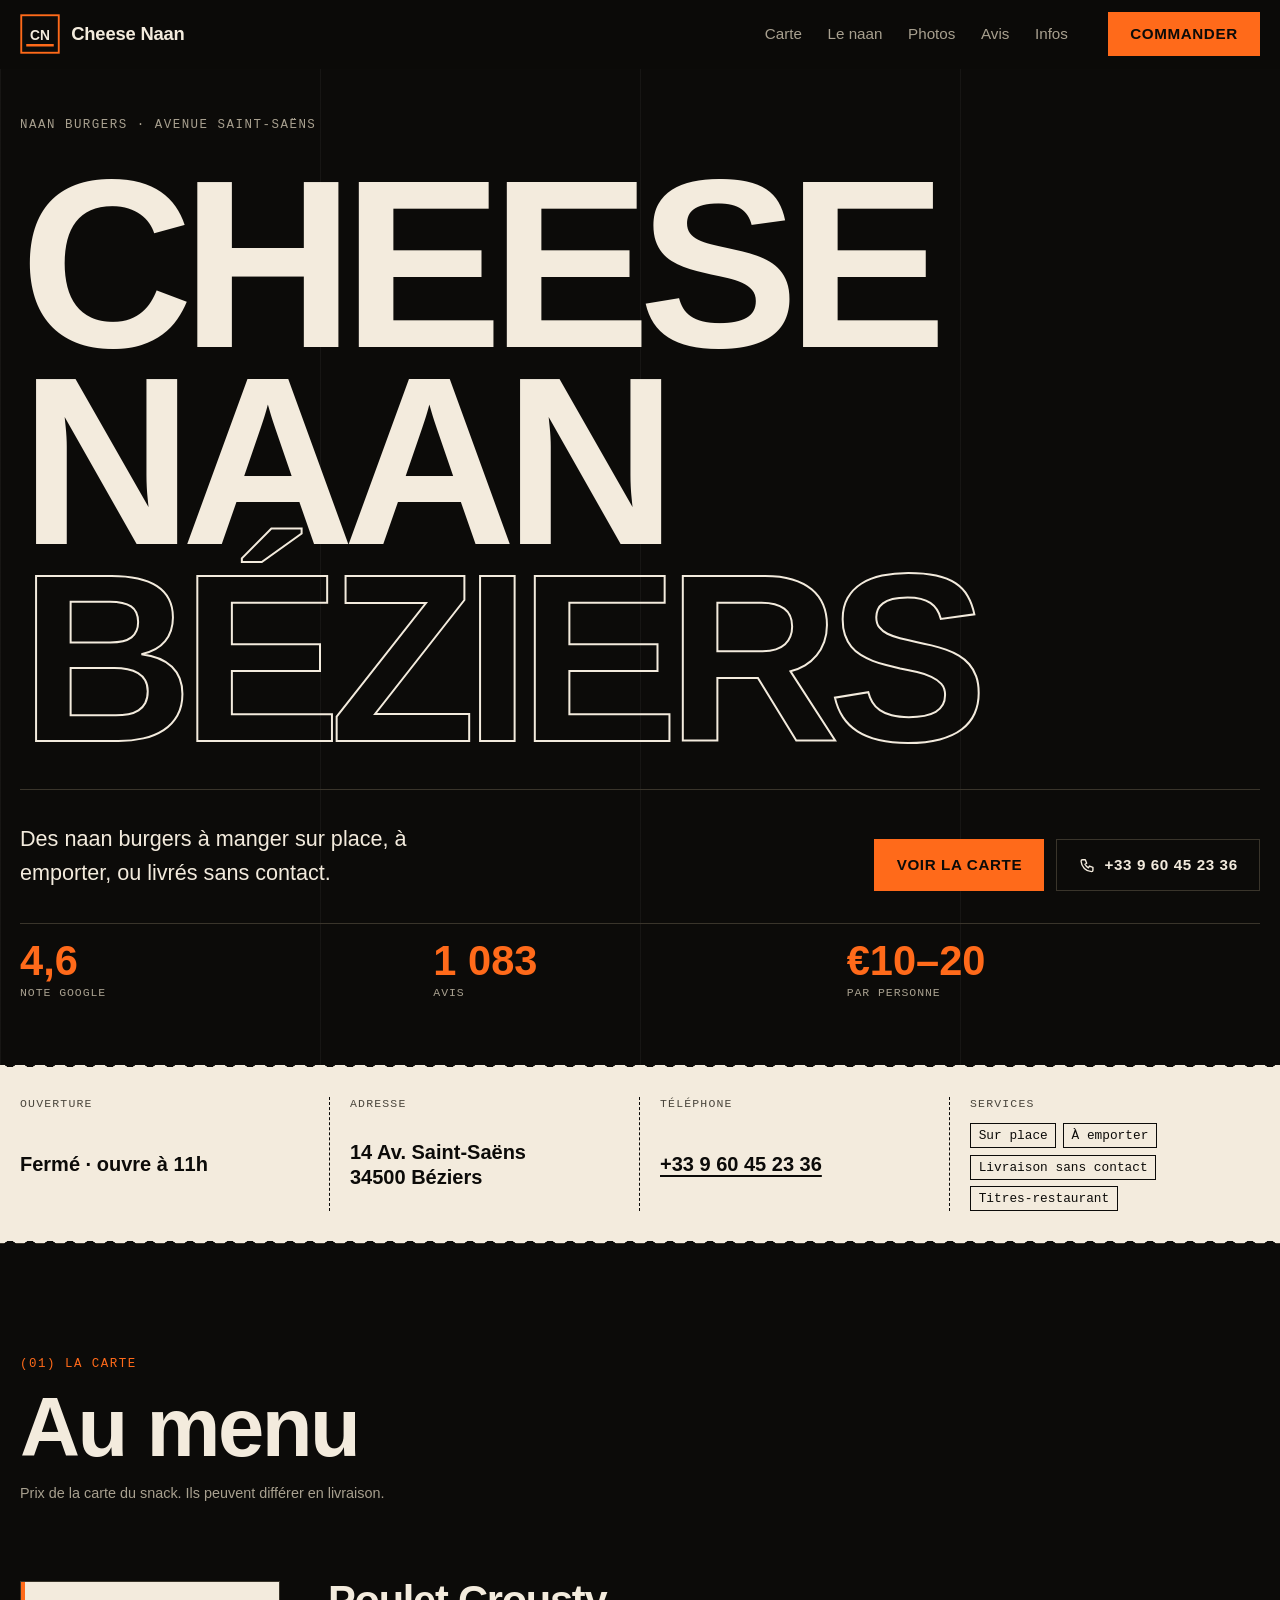
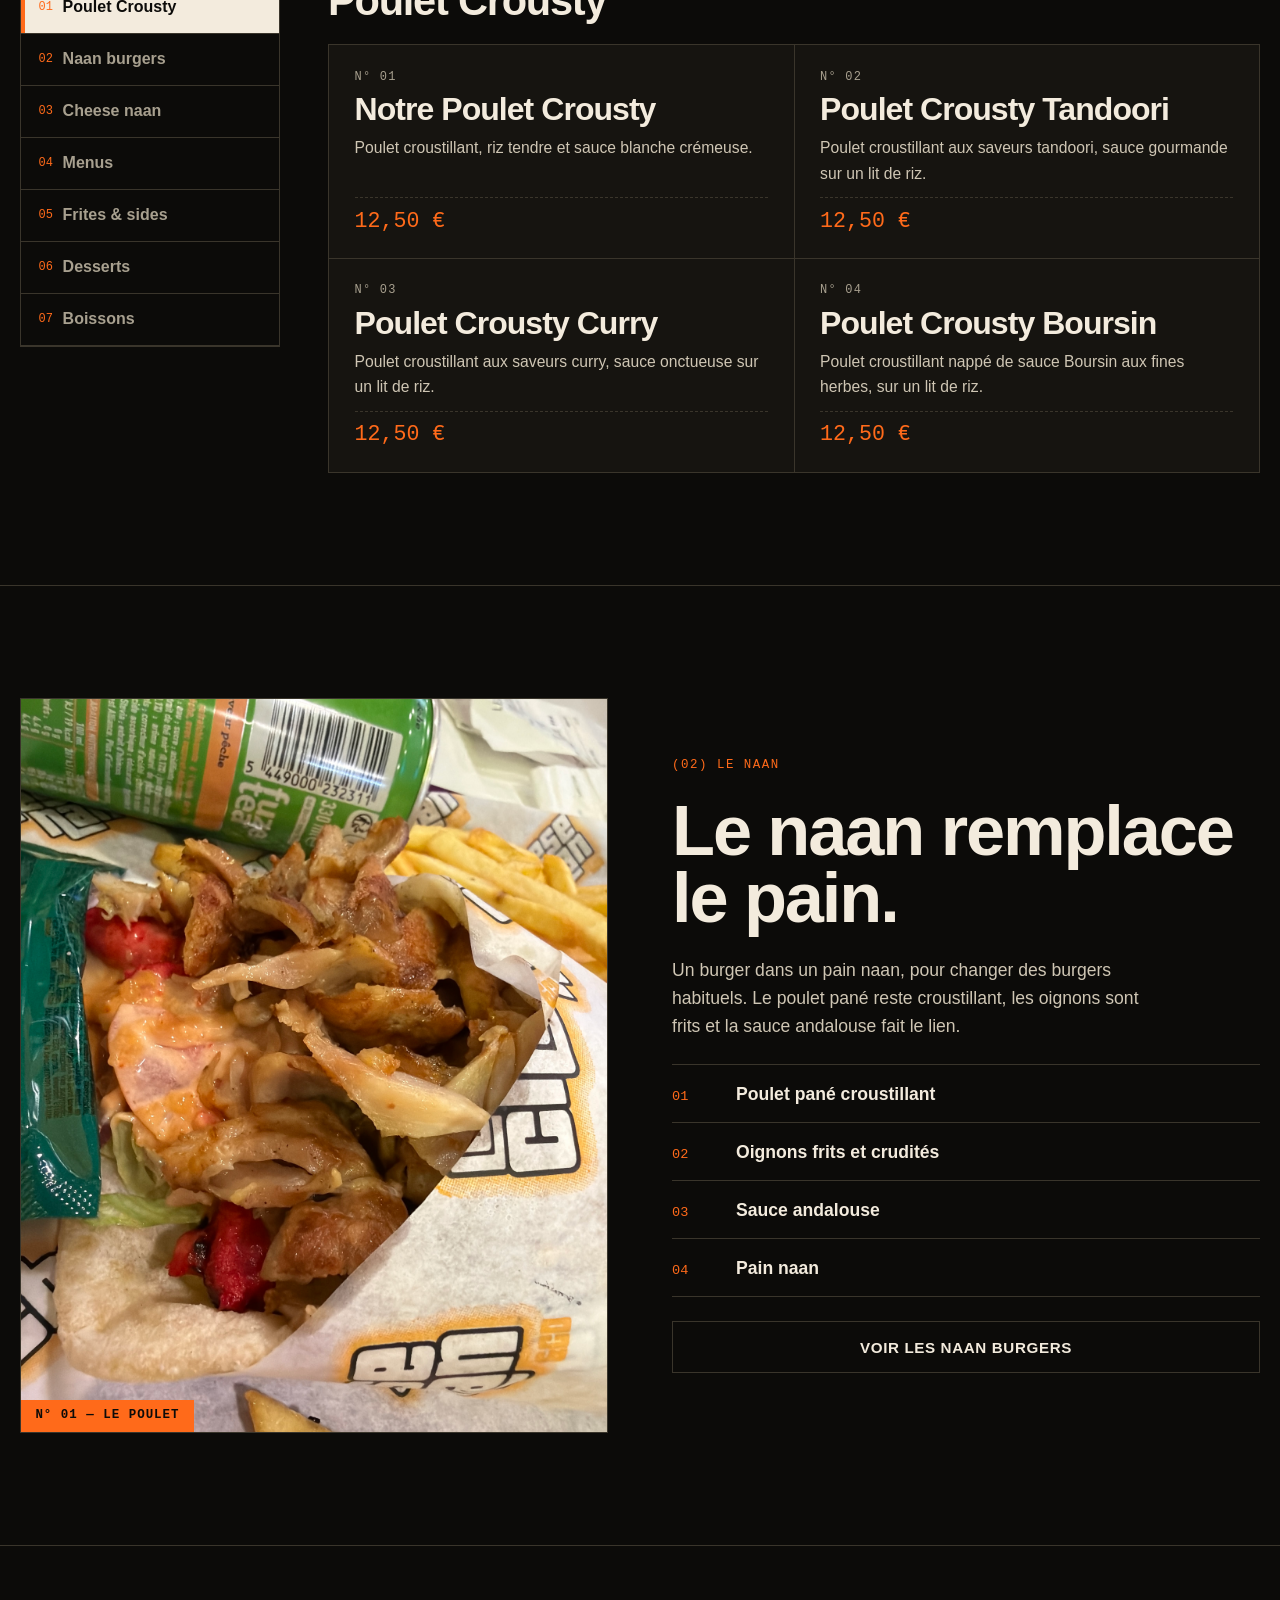
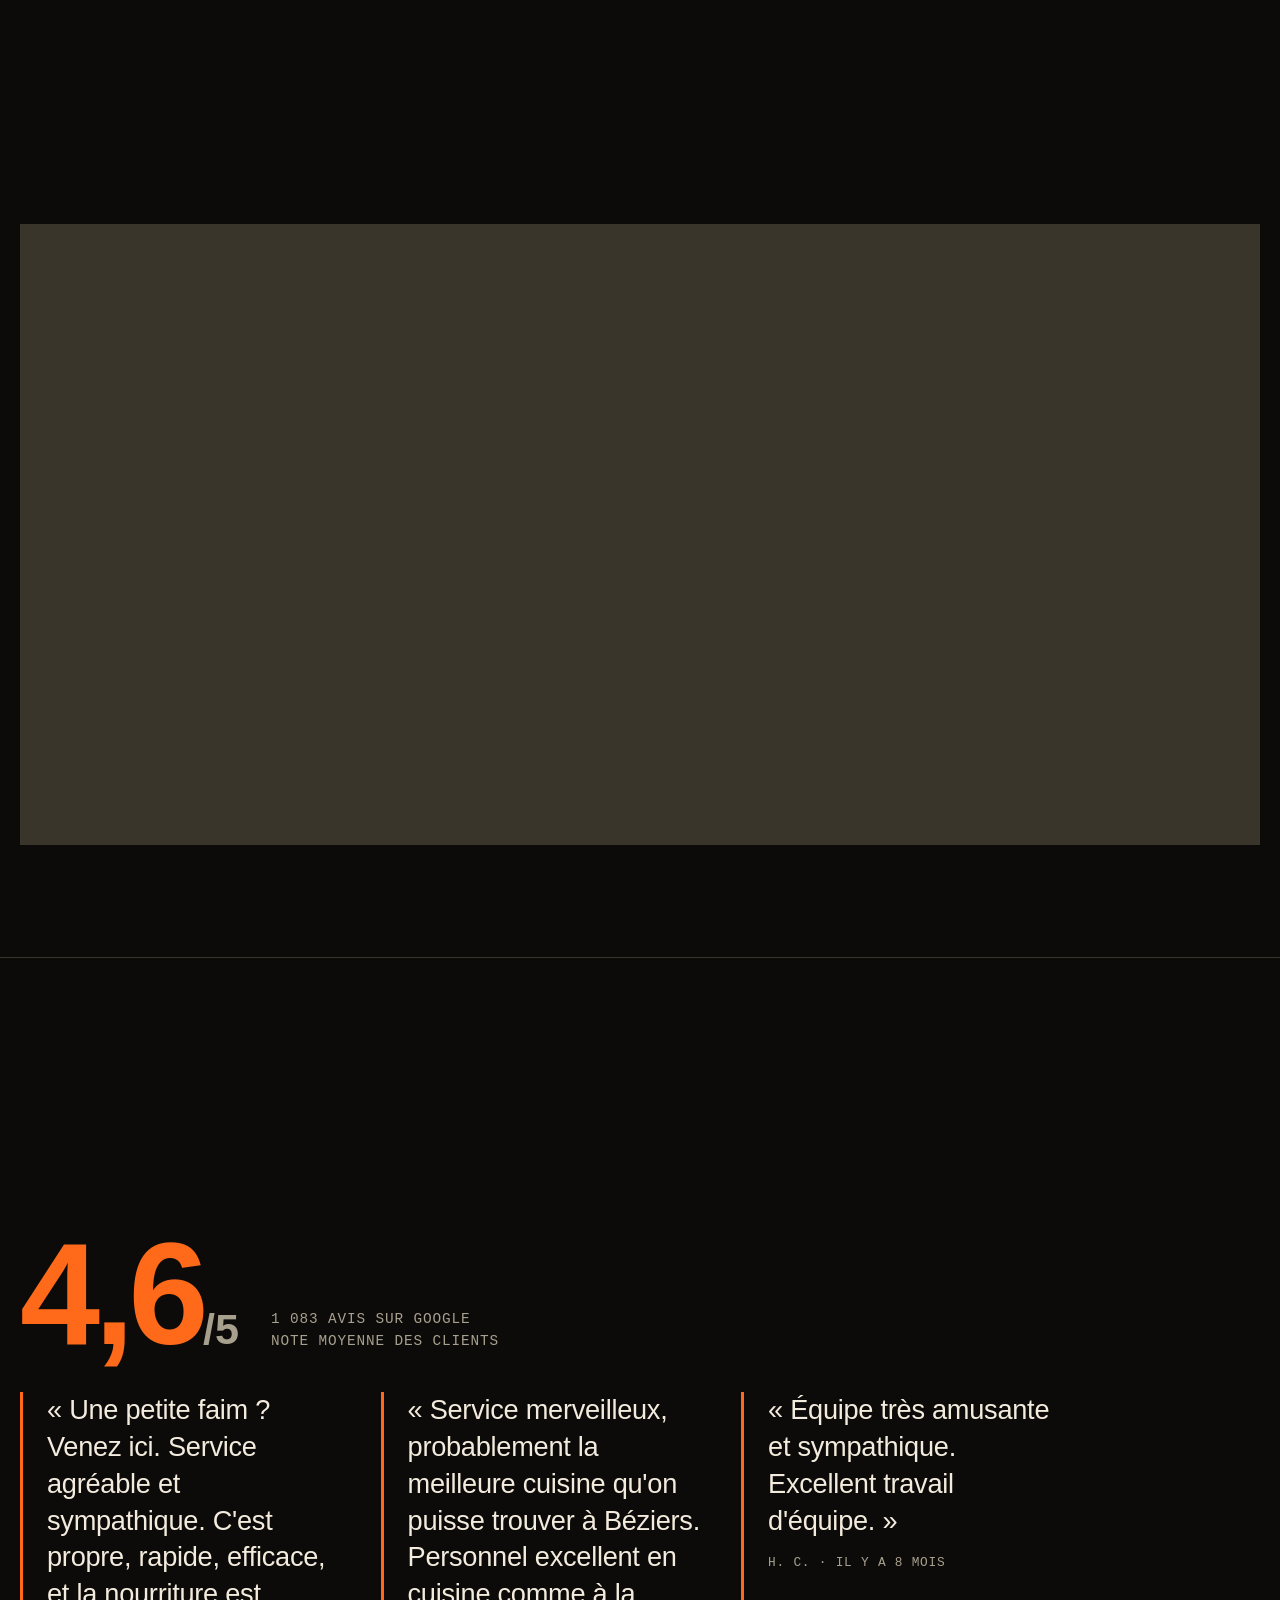
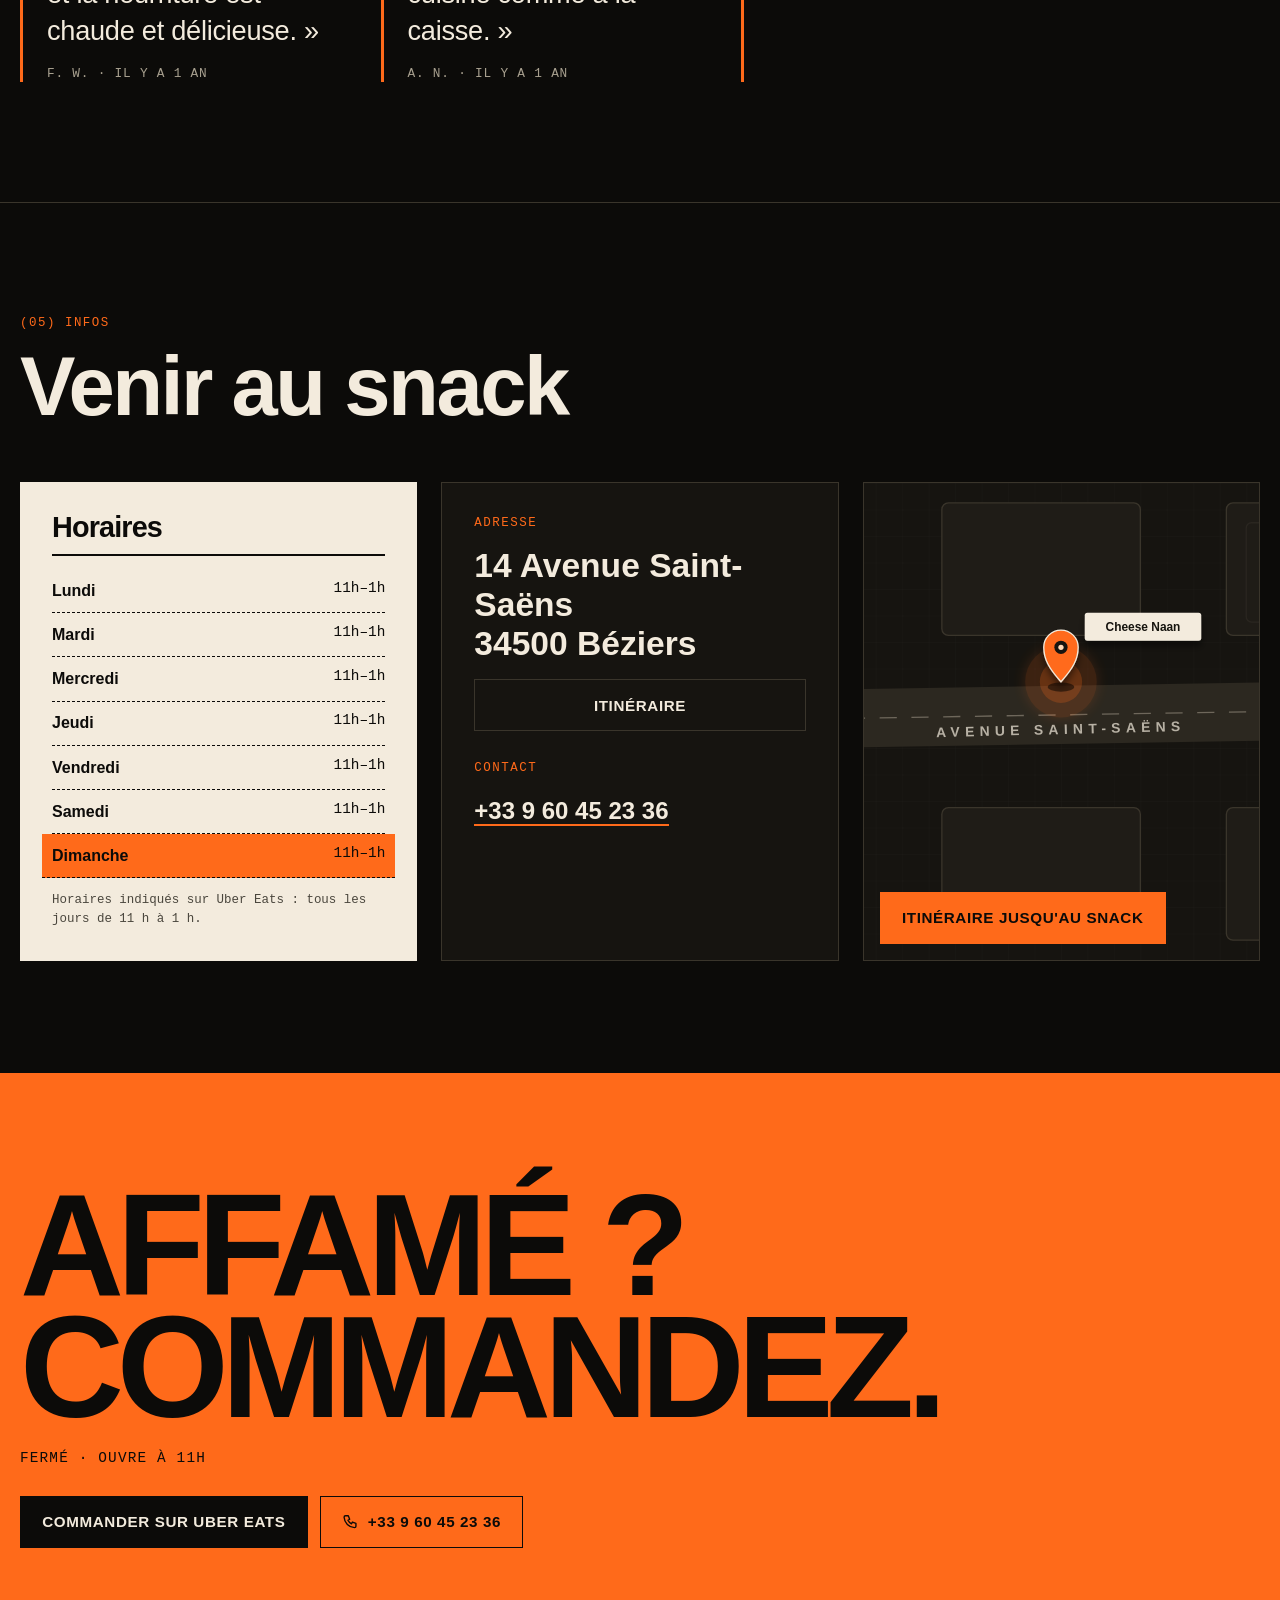
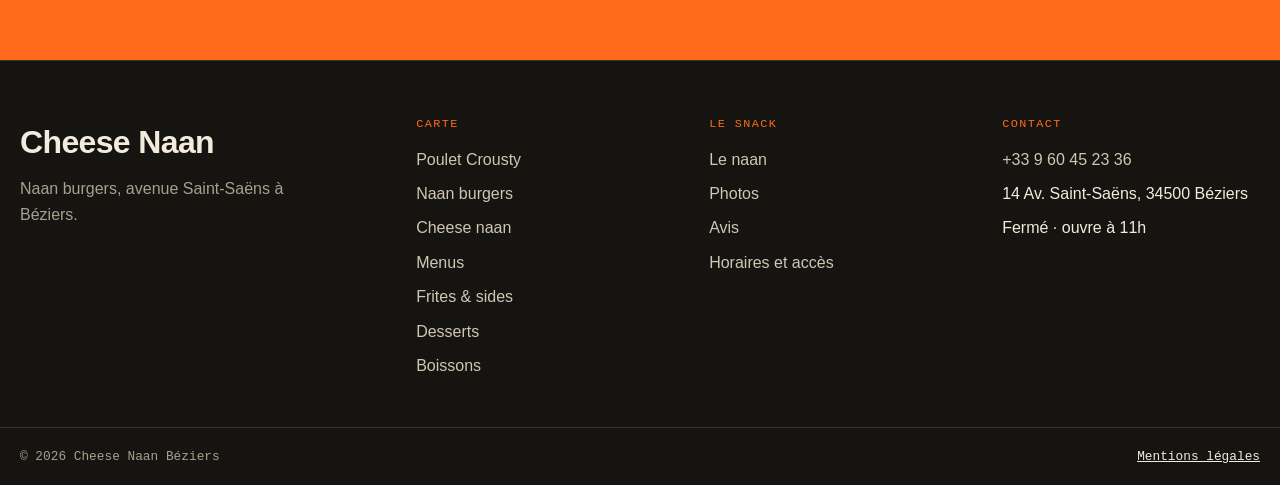
==== commit 7a5d4710: "Update gallery images and index.html" ====
--- a/index.html
+++ b/index.html
@@ -170,7 +170,7 @@
         <header class="cn-section__head cn-reveal">
           <p class="cn-kicker cn-kicker--flame">(01) La carte</p>
           <h2 class="cn-h2" id="menu-title">Au menu</h2>
-          <p class="cn-note">Prix affichés sur Uber Eats. Ils peuvent différer en livraison ou sur place.</p>
+          <p class="cn-note">Prix de la carte du snack. Ils peuvent différer en livraison.</p>
         </header>
 
         <div class="cn-menu__grid">
@@ -217,67 +217,55 @@
 
             <div class="cn-panel" id="panel-burgers" role="tabpanel" aria-labelledby="tab-burgers" hidden>
               <h3 class="cn-panel__title">Naan burgers</h3>
-              <p class="cn-note">Seul ou en menu avec frites et boisson.</p>
+              <p class="cn-note">Seul ou en menu : +2 € avec frites et boisson.</p>
               <ul class="cn-cards">
                 <li class="cn-card cn-reveal">
                   <p class="cn-card__code">N° 10</p>
-                  <h4 class="cn-card__name">Le Simple</h4>
-                  <p class="cn-card__desc">Pain naan, steak tendre, cheddar fondant, oignons frits, bacon croquant et sauce Texas grill.</p>
-                  <p class="cn-card__price">11,25 €</p>
+                  <h4 class="cn-card__name">Simple</h4>
+                  <p class="cn-card__desc">Pain naan, steak, cheddar, oignons frits, bacon et sauce Texas grill.</p>
+                  <p class="cn-card__price">7,50 €</p>
                 </li>
                 <li class="cn-card cn-reveal">
                   <p class="cn-card__code">N° 11</p>
-                  <h4 class="cn-card__name">Le Double</h4>
-                  <p class="cn-card__desc">2 steaks savoureux, cheddar fondant, bacon croustillant, oignons frits et sauce Texas grill.</p>
-                  <p class="cn-card__price">12,95 €</p>
+                  <h4 class="cn-card__name">Double</h4>
+                  <p class="cn-card__desc">Pain naan, 2 steaks, cheddar, salade, tomate, oignons frits, bacon et sauce Texas grill.</p>
+                  <p class="cn-card__price">8,50 €</p>
                 </li>
                 <li class="cn-card cn-reveal">
                   <p class="cn-card__code">N° 12</p>
-                  <h4 class="cn-card__name">Le Triple</h4>
-                  <p class="cn-card__desc">3 steaks succulents, cheddar fondant, bacon et oignons frits dans un naan.</p>
-                  <p class="cn-card__price">14,50 €</p>
+                  <h4 class="cn-card__name">Triple</h4>
+                  <p class="cn-card__desc">Pain naan, 3 steaks, cheddar, salade, tomate, oignons frits, bacon et sauce Texas grill.</p>
+                  <p class="cn-card__price">9,50 €</p>
                 </li>
                 <li class="cn-card cn-reveal">
                   <p class="cn-card__code">N° 13</p>
-                  <h4 class="cn-card__name">Le Naan Giant</h4>
-                  <p class="cn-card__desc">2 steaks 90 g bien grillés, cheddar fondant, petits oignons blancs et sauce Giant.</p>
-                  <p class="cn-card__price">12,95 €</p>
+                  <h4 class="cn-card__name">Le Belge</h4>
+                  <p class="cn-card__desc">Rösti, salade, tomate, poivronnade et oignons frits.</p>
+                  <p class="cn-card__price">6,50 €</p>
                 </li>
                 <li class="cn-card cn-reveal">
                   <p class="cn-card__code">N° 14</p>
-                  <h4 class="cn-card__name">Le Naan Big</h4>
-                  <p class="cn-card__desc">2 steaks 90 g, cheddar fondant, cornichons, salade fraîche, petits oignons et sauce Big.</p>
-                  <p class="cn-card__price">12,95 €</p>
+                  <h4 class="cn-card__name">Poulette</h4>
+                  <p class="cn-card__desc">Poulet pané, salade, tomate, oignons frits et sauce andalouse.</p>
+                  <p class="cn-card__price">7,50 €</p>
                 </li>
                 <li class="cn-card cn-reveal">
                   <p class="cn-card__code">N° 15</p>
-                  <h4 class="cn-card__name">Le Poulet</h4>
-                  <p class="cn-card__desc">Poulet pané croustillant, oignons frits, crudités fraîches et sauce andalouse douce et épicée.</p>
-                  <p class="cn-card__price">11,50 €</p>
+                  <h4 class="cn-card__name">Chevrette</h4>
+                  <p class="cn-card__desc">Poulet, salade, tomate, oignons frits, chèvre et sauce miel moutarde.</p>
+                  <p class="cn-card__price">7,50 €</p>
                 </li>
                 <li class="cn-card cn-reveal">
                   <p class="cn-card__code">N° 16</p>
                   <h4 class="cn-card__name">Le Baps</h4>
-                  <p class="cn-card__desc">Steak juteux, rösti doré, crudités croquantes et sauce biggy.</p>
-                  <p class="cn-card__price">11,50 €</p>
+                  <p class="cn-card__desc">Steak, rösti, salade, tomate, oignon et sauce biggy.</p>
+                  <p class="cn-card__price">7,50 €</p>
                 </li>
                 <li class="cn-card cn-reveal">
                   <p class="cn-card__code">N° 17</p>
-                  <h4 class="cn-card__name">Le Belge</h4>
-                  <p class="cn-card__desc">Rösti croquant, crudités fraîches et une touche de poivronnade.</p>
-                  <p class="cn-card__price">11,50 €</p>
-                </li>
-                <li class="cn-card cn-reveal">
-                  <p class="cn-card__code">N° 18</p>
-                  <h4 class="cn-card__name">Le Naan Towinaan</h4>
-                  <p class="cn-card__desc">Deux tenders dorés, rösti fondant, cheddar, salade croquante et oignons caramélisés.</p>
-                  <p class="cn-card__price">11,50 €</p>
-                </li>
-                <li class="cn-card cn-reveal">
-                  <p class="cn-card__code">N° 19</p>
-                  <h4 class="cn-card__name">Le Chèvre</h4>
-                  <p class="cn-card__desc">Poulet tendre, oignons frits, chèvre crémeux, miel doux et sauce miel-moutarde.</p>
-                  <p class="cn-card__price">11,50 €</p>
+                  <h4 class="cn-card__name">Riz croustillant poulet</h4>
+                  <p class="cn-card__desc">Riz, poulet croustillant. Boisson 33 cl incluse.</p>
+                  <p class="cn-card__price">10,00 €</p>
                 </li>
               </ul>
             </div>
@@ -287,57 +275,51 @@
               <ul class="cn-cards">
                 <li class="cn-card cn-reveal">
                   <p class="cn-card__code">N° 20</p>
-                  <h4 class="cn-card__name">Le Classic</h4>
-                  <p class="cn-card__desc">Pain cheese naan, kebab, crudités et sauce pitta.</p>
-                  <p class="cn-card__price">13,95 €</p>
-                </li>
-                <li class="cn-card cn-reveal">
-                  <p class="cn-card__code">N° 21</p>
-                  <h4 class="cn-card__name">Le Dynamite</h4>
-                  <p class="cn-card__desc">Tenders de poulet croustillants, rouge de volaille, salade, oignons frits, cheddar et sauce dynamite épicée.</p>
-                  <p class="cn-card__price">12,25 €</p>
+                  <h4 class="cn-card__name">L'Américain</h4>
+                  <p class="cn-card__desc">Pain cheese naan, steak, cheddar, bacon, cornichon, salade, tomate, oignon et sauce biggy.</p>
+                  <p class="cn-card__price">8,00 €</p>
+                </li>
+                <li class="cn-card cn-reveal">
+                  <p class="cn-card__code">N° 24</p>
+                  <h4 class="cn-card__name">Le Montagne</h4>
+                  <p class="cn-card__desc">Pain cheese naan, escalope de poulet, raclette, lardons, rösti, salade, tomate, oignon et sauce magic oignon.</p>
+                  <p class="cn-card__price">8,00 €</p>
+                </li>
+                <li class="cn-card cn-reveal">
+                  <p class="cn-card__code">N° 26</p>
+                  <h4 class="cn-card__name">Le Tandoori</h4>
+                  <p class="cn-card__desc">Pain cheese naan, poulet, cheddar, salade, tomate, oignon et sauce américaine.</p>
+                  <p class="cn-card__price">8,00 €</p>
+                </li>
+                <li class="cn-card cn-reveal">
+                  <p class="cn-card__code">N° 25</p>
+                  <h4 class="cn-card__name">Le Tiger</h4>
+                  <p class="cn-card__desc">Pain cheese naan, tenders, rouge de volaille, cheddar, salade, oignon frits et sauce dynamite.</p>
+                  <p class="cn-card__price">8,00 €</p>
                 </li>
                 <li class="cn-card cn-reveal">
                   <p class="cn-card__code">N° 22</p>
                   <h4 class="cn-card__name">Le Boursin</h4>
-                  <p class="cn-card__desc">Escalope de poulet, Boursin, oignons frits, salami, crudités et sauce.</p>
-                  <p class="cn-card__price">12,00 €</p>
+                  <p class="cn-card__desc">Pain cheese naan, escalope de poulet, Boursin, salade, tomate, oignons frits, salami.</p>
+                  <p class="cn-card__price">8,00 €</p>
+                </li>
+                <li class="cn-card cn-reveal">
+                  <p class="cn-card__code">N° 21</p>
+                  <h4 class="cn-card__name">Le Classic</h4>
+                  <p class="cn-card__desc">Pain cheese naan, kebab, salade, tomate, oignon et sauce pitta.</p>
+                  <p class="cn-card__price">7,50 €</p>
                 </li>
                 <li class="cn-card cn-reveal">
                   <p class="cn-card__code">N° 23</p>
-                  <h4 class="cn-card__name">Le New Dehli</h4>
-                  <p class="cn-card__desc">Tikka curry, cheddar, crudités et sauce indienne.</p>
-                  <p class="cn-card__price">13,25 €</p>
-                </li>
-                <li class="cn-card cn-reveal">
-                  <p class="cn-card__code">N° 24</p>
-                  <h4 class="cn-card__name">Le Montagnard</h4>
-                  <p class="cn-card__desc">Escalope de poulet, raclette, lardons, rösti et sauce Magic Onion.</p>
-                  <p class="cn-card__price">12,00 €</p>
-                </li>
-                <li class="cn-card cn-reveal">
-                  <p class="cn-card__code">N° 25</p>
-                  <h4 class="cn-card__name">L'Américain</h4>
-                  <p class="cn-card__desc">Steak, cheddar, bacon, cornichons, crudités et sauce américaine.</p>
-                  <p class="cn-card__price">10,95 €</p>
-                </li>
-                <li class="cn-card cn-reveal">
-                  <p class="cn-card__code">N° 26</p>
-                  <h4 class="cn-card__name">Le Tandoori</h4>
-                  <p class="cn-card__desc">Poulet tandoori, oignons frits, cheddar, crudités et sauce.</p>
-                  <p class="cn-card__price">12,00 €</p>
+                  <h4 class="cn-card__name">Le New Delhi</h4>
+                  <p class="cn-card__desc">Pain cheese naan, tikka curry, cheddar, salade, tomate, oignon et sauce indienne.</p>
+                  <p class="cn-card__price">8,00 €</p>
                 </li>
                 <li class="cn-card cn-reveal">
                   <p class="cn-card__code">N° 27</p>
-                  <h4 class="cn-card__name">Compose ton Naan</h4>
-                  <p class="cn-card__desc">Choisis ta viande, tes garnitures et ta sauce. Prix promo, au lieu de 12,95 €.</p>
-                  <p class="cn-card__price">10,36 €</p>
-                </li>
-                <li class="cn-card cn-reveal">
-                  <p class="cn-card__code">N° 28</p>
-                  <h4 class="cn-card__name">Le Naan Simple</h4>
-                  <p class="cn-card__desc">Un naan à composer de viande, de crudités et de la sauce de ton choix.</p>
-                  <p class="cn-card__price">14,95 €</p>
+                  <h4 class="cn-card__name">Compose ton naan</h4>
+                  <p class="cn-card__desc">Choisis tes viandes, tes sauces et tes suppléments (1 €). Seul 7,50 €, en menu 10,50 €. 2 viandes : seul 9,00 €, en menu 12,50 €.</p>
+                  <p class="cn-card__price">7,50 €</p>
                 </li>
               </ul>
             </div>
@@ -364,18 +346,18 @@
               </ul>
               <h4 class="cn-kicker cn-subhead">P'tits chefs</h4>
               <ul class="cn-rows">
-                <li class="cn-row"><span class="cn-row__name">Menu Enfant</span><span class="cn-row__leader" aria-hidden="true"></span><span class="cn-row__price">9,75 €</span></li>
+                <li class="cn-row"><span class="cn-row__name">Menu kids (mini naan ou 4 nuggets, Caprisun, Pom’Potes, 1 surprise)</span><span class="cn-row__leader" aria-hidden="true"></span><span class="cn-row__price">6,00 €</span></li>
               </ul>
             </div>
 
             <div class="cn-panel" id="panel-frites" role="tabpanel" aria-labelledby="tab-frites" hidden>
               <h3 class="cn-panel__title">Frites &amp; sides</h3>
-              <h4 class="cn-kicker cn-subhead">French fries</h4>
+              <h4 class="cn-kicker cn-subhead">Nos frites</h4>
               <ul class="cn-rows">
-                <li class="cn-row"><span class="cn-row__name">Les Classiques (200 g)</span><span class="cn-row__leader" aria-hidden="true"></span><span class="cn-row__price">3,95 €</span></li>
-                <li class="cn-row"><span class="cn-row__name">Les Frites Cheddar</span><span class="cn-row__leader" aria-hidden="true"></span><span class="cn-row__price">4,50 €</span></li>
-                <li class="cn-row"><span class="cn-row__name">Les Frites Cheddar &amp; Oignons Crispy</span><span class="cn-row__leader" aria-hidden="true"></span><span class="cn-row__price">5,25 €</span></li>
-                <li class="cn-row"><span class="cn-row__name">Les Frites Cheddar Bacon</span><span class="cn-row__leader" aria-hidden="true"></span><span class="cn-row__price">6,00 €</span></li>
+                <li class="cn-row"><span class="cn-row__name">Frites</span><span class="cn-row__leader" aria-hidden="true"></span><span class="cn-row__price">2,50 €</span></li>
+                <li class="cn-row"><span class="cn-row__name">Frites cheddar</span><span class="cn-row__leader" aria-hidden="true"></span><span class="cn-row__price">3,00 €</span></li>
+                <li class="cn-row"><span class="cn-row__name">Frites cheddar oignon</span><span class="cn-row__leader" aria-hidden="true"></span><span class="cn-row__price">3,50 €</span></li>
+                <li class="cn-row"><span class="cn-row__name">Frites cheddar bacon</span><span class="cn-row__leader" aria-hidden="true"></span><span class="cn-row__price">4,00 €</span></li>
               </ul>
               <h4 class="cn-kicker cn-subhead">Les sides</h4>
               <ul class="cn-rows">
@@ -392,11 +374,10 @@
 
             <div class="cn-panel" id="panel-desserts" role="tabpanel" aria-labelledby="tab-desserts" hidden>
               <h3 class="cn-panel__title">Desserts</h3>
-              <h4 class="cn-kicker cn-subhead">Nos desserts</h4>
+              <h4 class="cn-kicker cn-subhead">Choisis ton dessert</h4>
               <ul class="cn-rows">
-                <li class="cn-row"><span class="cn-row__name">Tiramisu Oreo Nutella</span><span class="cn-row__leader" aria-hidden="true"></span><span class="cn-row__price">5,25 €</span></li>
-                <li class="cn-row"><span class="cn-row__name">Tiramisu Spéculos Nutella</span><span class="cn-row__leader" aria-hidden="true"></span><span class="cn-row__price">5,25 €</span></li>
-                <li class="cn-row"><span class="cn-row__name">Tiramisu Pistache, coulis framboise</span><span class="cn-row__leader" aria-hidden="true"></span><span class="cn-row__price">5,25 €</span></li>
+                <li class="cn-row"><span class="cn-row__name">Tiramisu (spéculoos nutella, Daim, Oreo nutella, mangue, Paris-Brest, pistache framboise)</span><span class="cn-row__leader" aria-hidden="true"></span><span class="cn-row__price">3,50 €</span></li>
+                <li class="cn-row"><span class="cn-row__name">Tarte Daim</span><span class="cn-row__leader" aria-hidden="true"></span><span class="cn-row__price">3,00 €</span></li>
               </ul>
             </div>
 
@@ -424,7 +405,7 @@
     <section class="cn-section cn-signature" id="signature" aria-labelledby="signature-title">
       <div class="cn-wrap cn-signature__grid">
         <figure class="cn-signature__figure cn-reveal">
-          <img class="cn-photo" src="assets/img/signature.jpg" width="224" height="270" loading="lazy" alt="Naan burger au poulet pané, salade et sauce, servi au Cheese Naan">
+          <img class="cn-photo" src="assets/img/image_049.jpg" width="224" height="270" loading="lazy" alt="Naan burger garni, servi au Cheese Naan">
           <figcaption class="cn-signature__caption">N° 01 — Le Poulet</figcaption>
         </figure>
         <div class="cn-signature__body cn-reveal" style="--delay:.1s">
@@ -450,23 +431,23 @@
           <h2 class="cn-h2" id="photos-title">Le snack en images</h2>
         </header>
         <div class="cn-gallery">
-          <button class="cn-gallery__item cn-reveal" style="--delay:0.00s" type="button" data-gallery-item data-full="assets/img/gallery-1.jpg" data-caption="Le comptoir">
-            <img class="cn-photo" src="assets/img/gallery-1.jpg" width="1200" height="1200" loading="lazy" alt="Le comptoir du Cheese Naan, avec la vitrine de boissons">
+          <button class="cn-gallery__item cn-reveal" style="--delay:0.00s" type="button" data-gallery-item data-full="assets/img/image_021.jpg" data-caption="Le comptoir">
+            <img class="cn-photo" src="assets/img/image_021.jpg" width="1200" height="1200" loading="lazy" alt="Le comptoir du Cheese Naan">
           </button>
-          <button class="cn-gallery__item cn-reveal" style="--delay:0.06s" type="button" data-gallery-item data-full="assets/img/gallery-2.jpg" data-caption="Frites maison">
-            <img class="cn-photo" src="assets/img/gallery-2.jpg" width="1200" height="1200" loading="lazy" alt="Frites dorées servies dans leur papier">
+          <button class="cn-gallery__item cn-reveal" style="--delay:0.06s" type="button" data-gallery-item data-full="assets/img/image_052.jpg" data-caption="Frites maison">
+            <img class="cn-photo" src="assets/img/image_052.jpg" width="1200" height="1200" loading="lazy" alt="Frites dorées servies dans leur papier">
           </button>
-          <button class="cn-gallery__item cn-reveal" style="--delay:0.12s" type="button" data-gallery-item data-full="assets/img/gallery-3.jpg" data-caption="Naan fromage">
-            <img class="cn-photo" src="assets/img/gallery-3.jpg" width="1200" height="1200" loading="lazy" alt="Naan au fromage, gros plan">
+          <button class="cn-gallery__item cn-reveal" style="--delay:0.12s" type="button" data-gallery-item data-full="assets/img/image_018.jpg" data-caption="Naan fromage">
+            <img class="cn-photo" src="assets/img/image_018.jpg" width="1200" height="1200" loading="lazy" alt="Naan à la sauce blanche, gros plan">
           </button>
-          <button class="cn-gallery__item cn-reveal" style="--delay:0.18s" type="button" data-gallery-item data-full="assets/img/gallery-4.jpg" data-caption="Devant le snack">
-            <img class="cn-photo" src="assets/img/gallery-4.jpg" width="1200" height="1200" loading="lazy" alt="Façade du Cheese Naan, avenue Saint-Saëns">
+          <button class="cn-gallery__item cn-reveal" style="--delay:0.18s" type="button" data-gallery-item data-full="assets/img/image_008.jpg" data-caption="Devant le snack">
+            <img class="cn-photo" src="assets/img/image_008.jpg" width="1200" height="1200" loading="lazy" alt="Façade du Cheese Naan, avenue Saint-Saëns">
           </button>
-          <button class="cn-gallery__item cn-reveal" style="--delay:0.24s" type="button" data-gallery-item data-full="assets/img/gallery-5.jpg" data-caption="Naan coupé">
-            <img class="cn-photo" src="assets/img/gallery-5.jpg" width="1200" height="1200" loading="lazy" alt="Naan burger coupé en deux, frites à côté">
+          <button class="cn-gallery__item cn-reveal" style="--delay:0.24s" type="button" data-gallery-item data-full="assets/img/image_009.jpg" data-caption="Naan coupé">
+            <img class="cn-photo" src="assets/img/image_009.jpg" width="1200" height="1200" loading="lazy" alt="Naan burger coupé en deux, frites à côté">
           </button>
-          <button class="cn-gallery__item cn-reveal" style="--delay:0.30s" type="button" data-gallery-item data-full="assets/img/gallery-6.jpg" data-caption="La salle">
-            <img class="cn-photo" src="assets/img/gallery-6.jpg" width="1200" height="1200" loading="lazy" alt="La salle du Cheese Naan, banquettes jaunes">
+          <button class="cn-gallery__item cn-reveal" style="--delay:0.30s" type="button" data-gallery-item data-full="assets/img/image_015.jpg" data-caption="La salle">
+            <img class="cn-photo" src="assets/img/image_015.jpg" width="1200" height="1200" loading="lazy" alt="La salle du Cheese Naan, banquettes jaunes">
           </button>
         </div>
       </div>
@@ -485,15 +466,15 @@
         </div>
         <ul class="cn-quotes">
           <li class="cn-quote cn-reveal">
-            <p class="cn-quote__text">« Hungry ? Come here. Nice and friendly service. It's clean, fast, efficient and the food is hot and delicious. »</p>
+            <p class="cn-quote__text">« Une petite faim ? Venez ici. Service agréable et sympathique. C'est propre, rapide, efficace, et la nourriture est chaude et délicieuse. »</p>
             <p class="cn-quote__who">F. W. · il y a 1 an</p>
           </li>
           <li class="cn-quote cn-reveal" style="--delay:.08s">
-            <p class="cn-quote__text">« Wonderful service, best food possibly available in Béziers. Excellent people in the kitchen and at the cash counter. »</p>
+            <p class="cn-quote__text">« Service merveilleux, probablement la meilleure cuisine qu'on puisse trouver à Béziers. Personnel excellent en cuisine comme à la caisse. »</p>
             <p class="cn-quote__who">A. N. · il y a 1 an</p>
           </li>
           <li class="cn-quote cn-reveal" style="--delay:.16s">
-            <p class="cn-quote__text">« So fun and friendly staff. Great team work. »</p>
+            <p class="cn-quote__text">« Équipe très amusante et sympathique. Excellent travail d'équipe. »</p>
             <p class="cn-quote__who">H. C. · il y a 8 mois</p>
           </li>
         </ul>
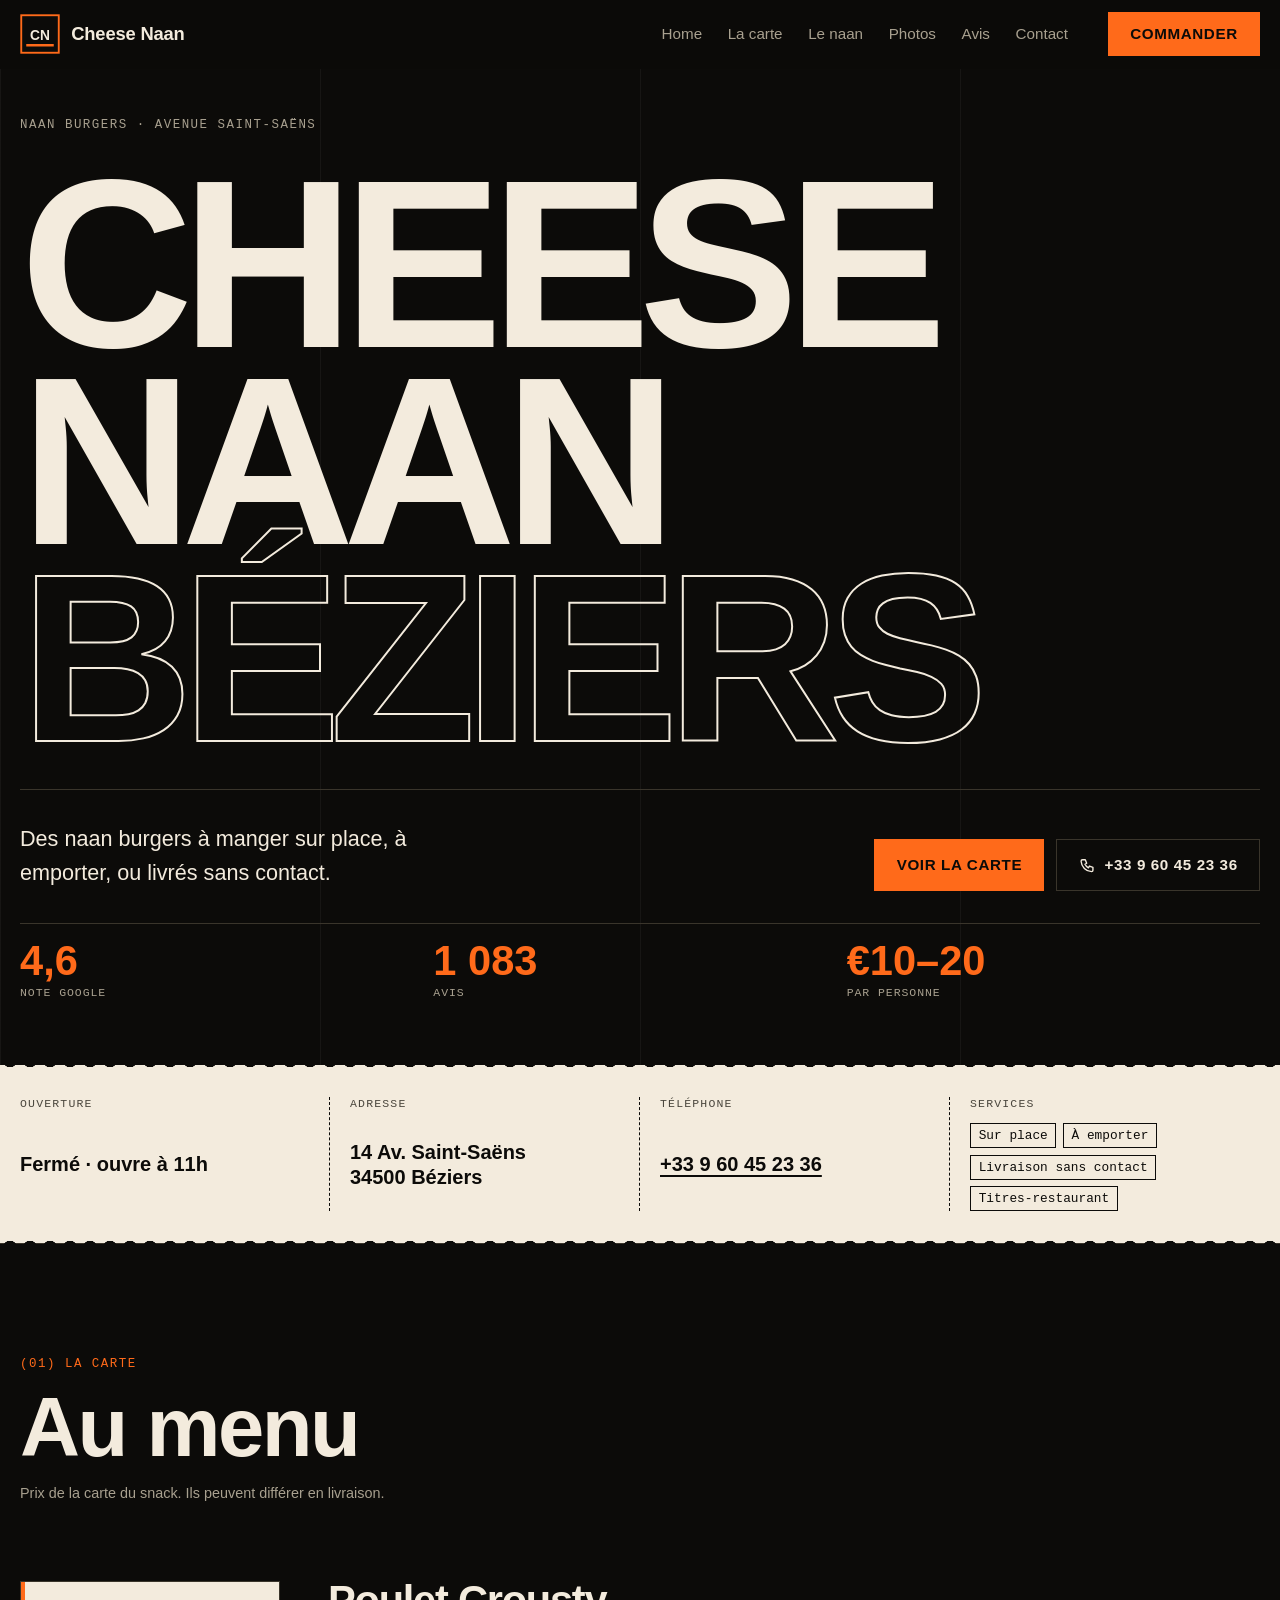
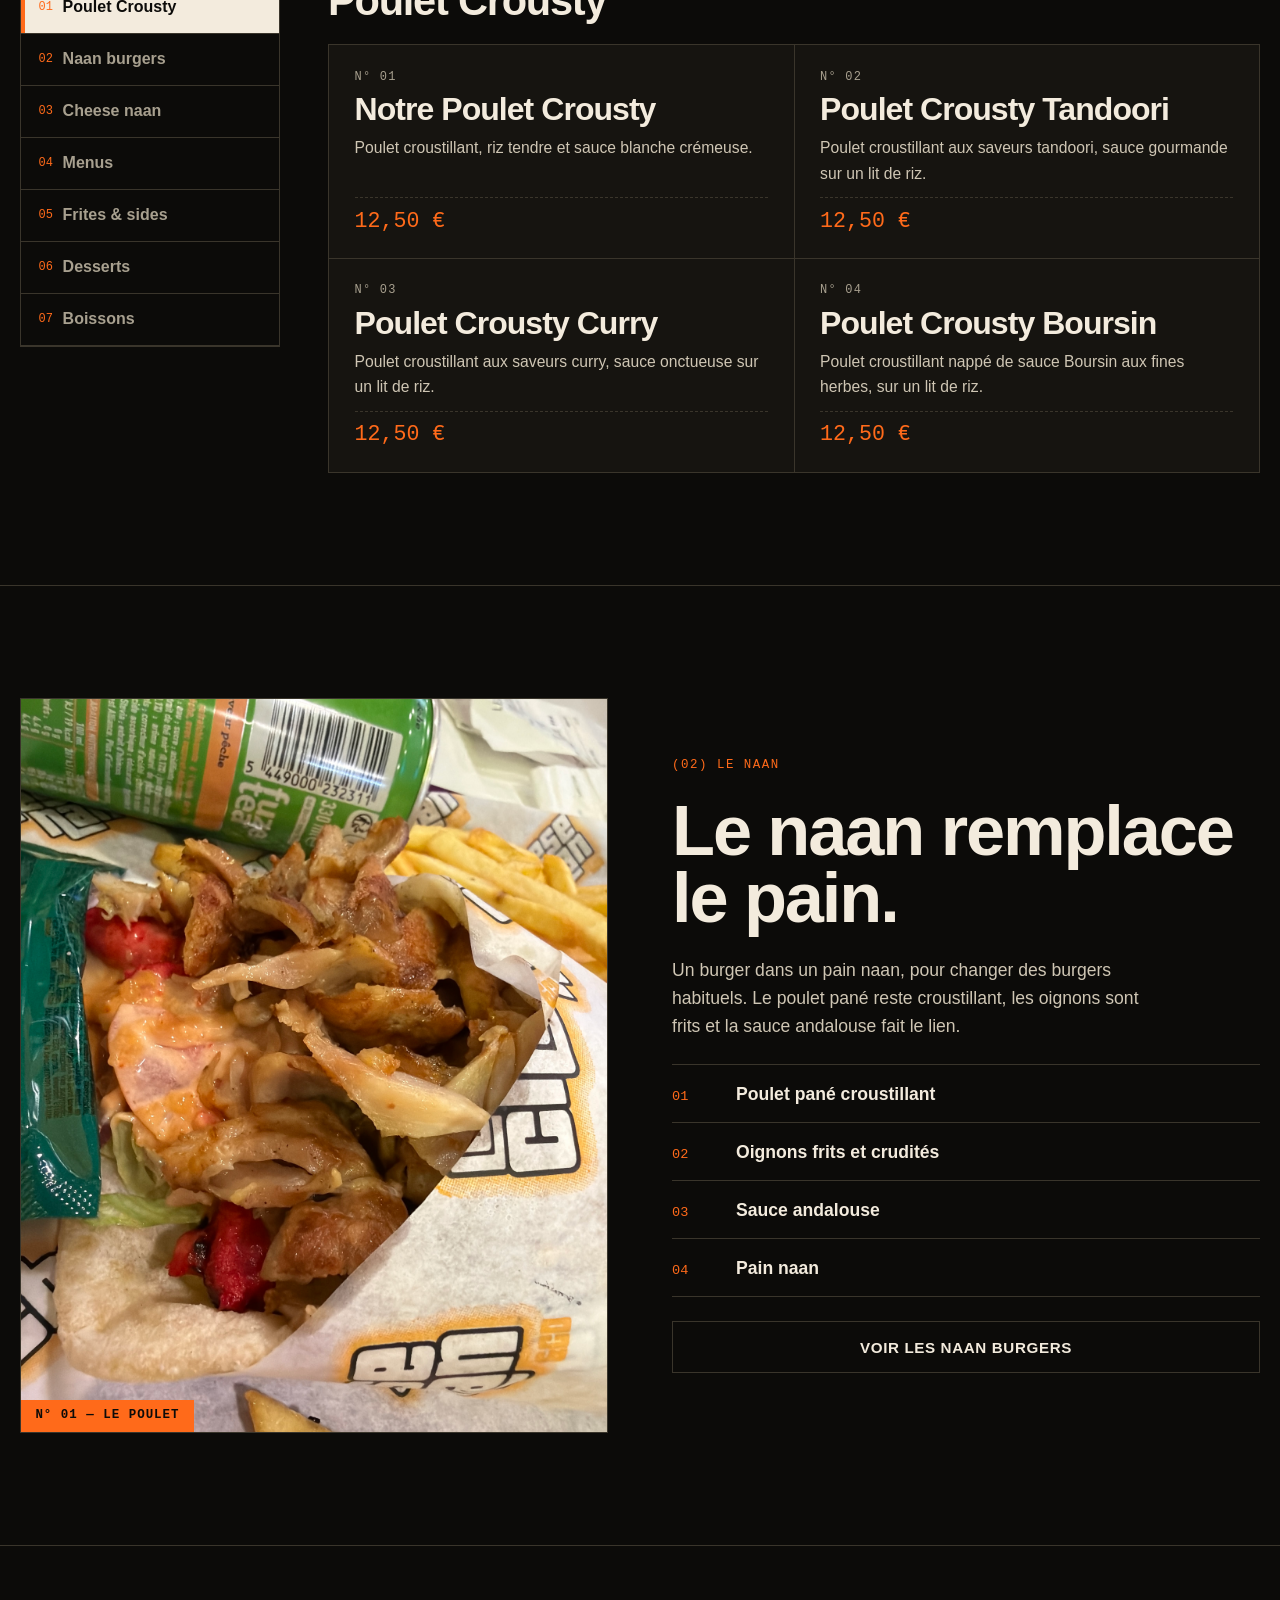
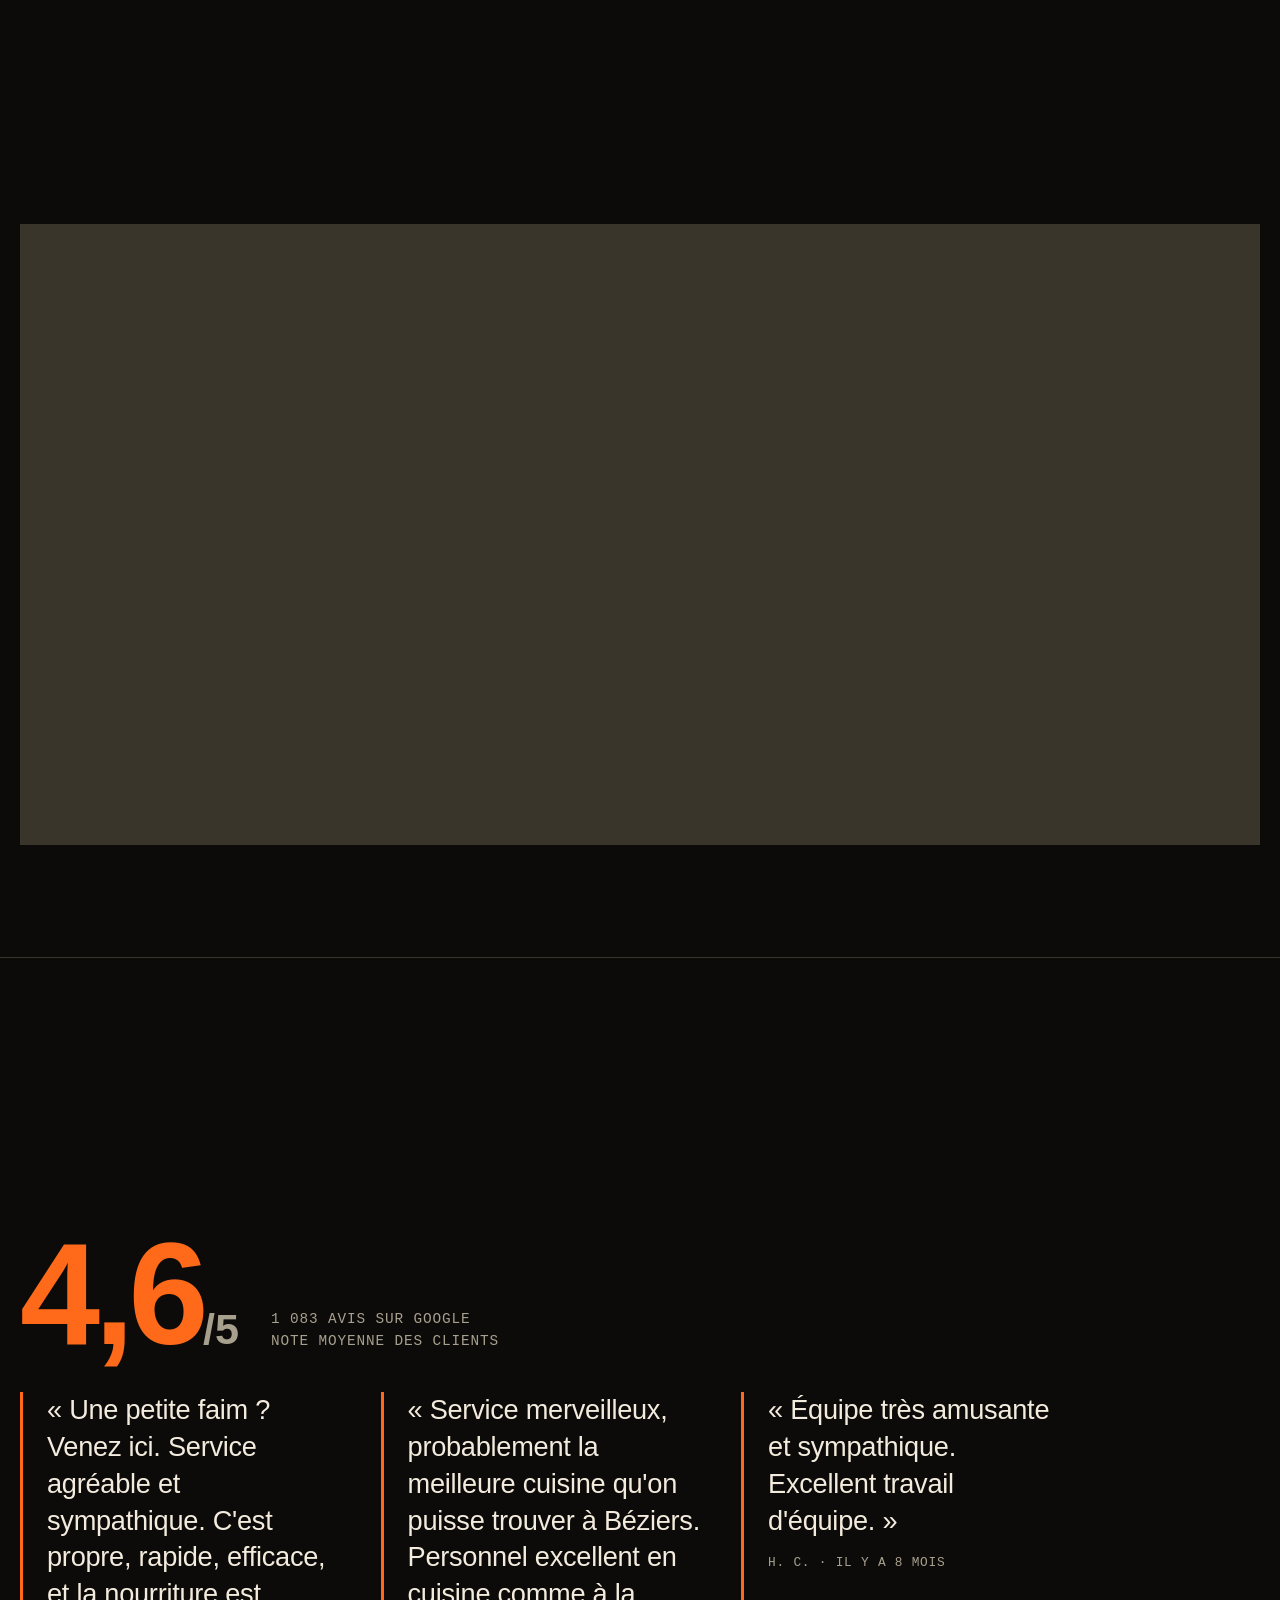
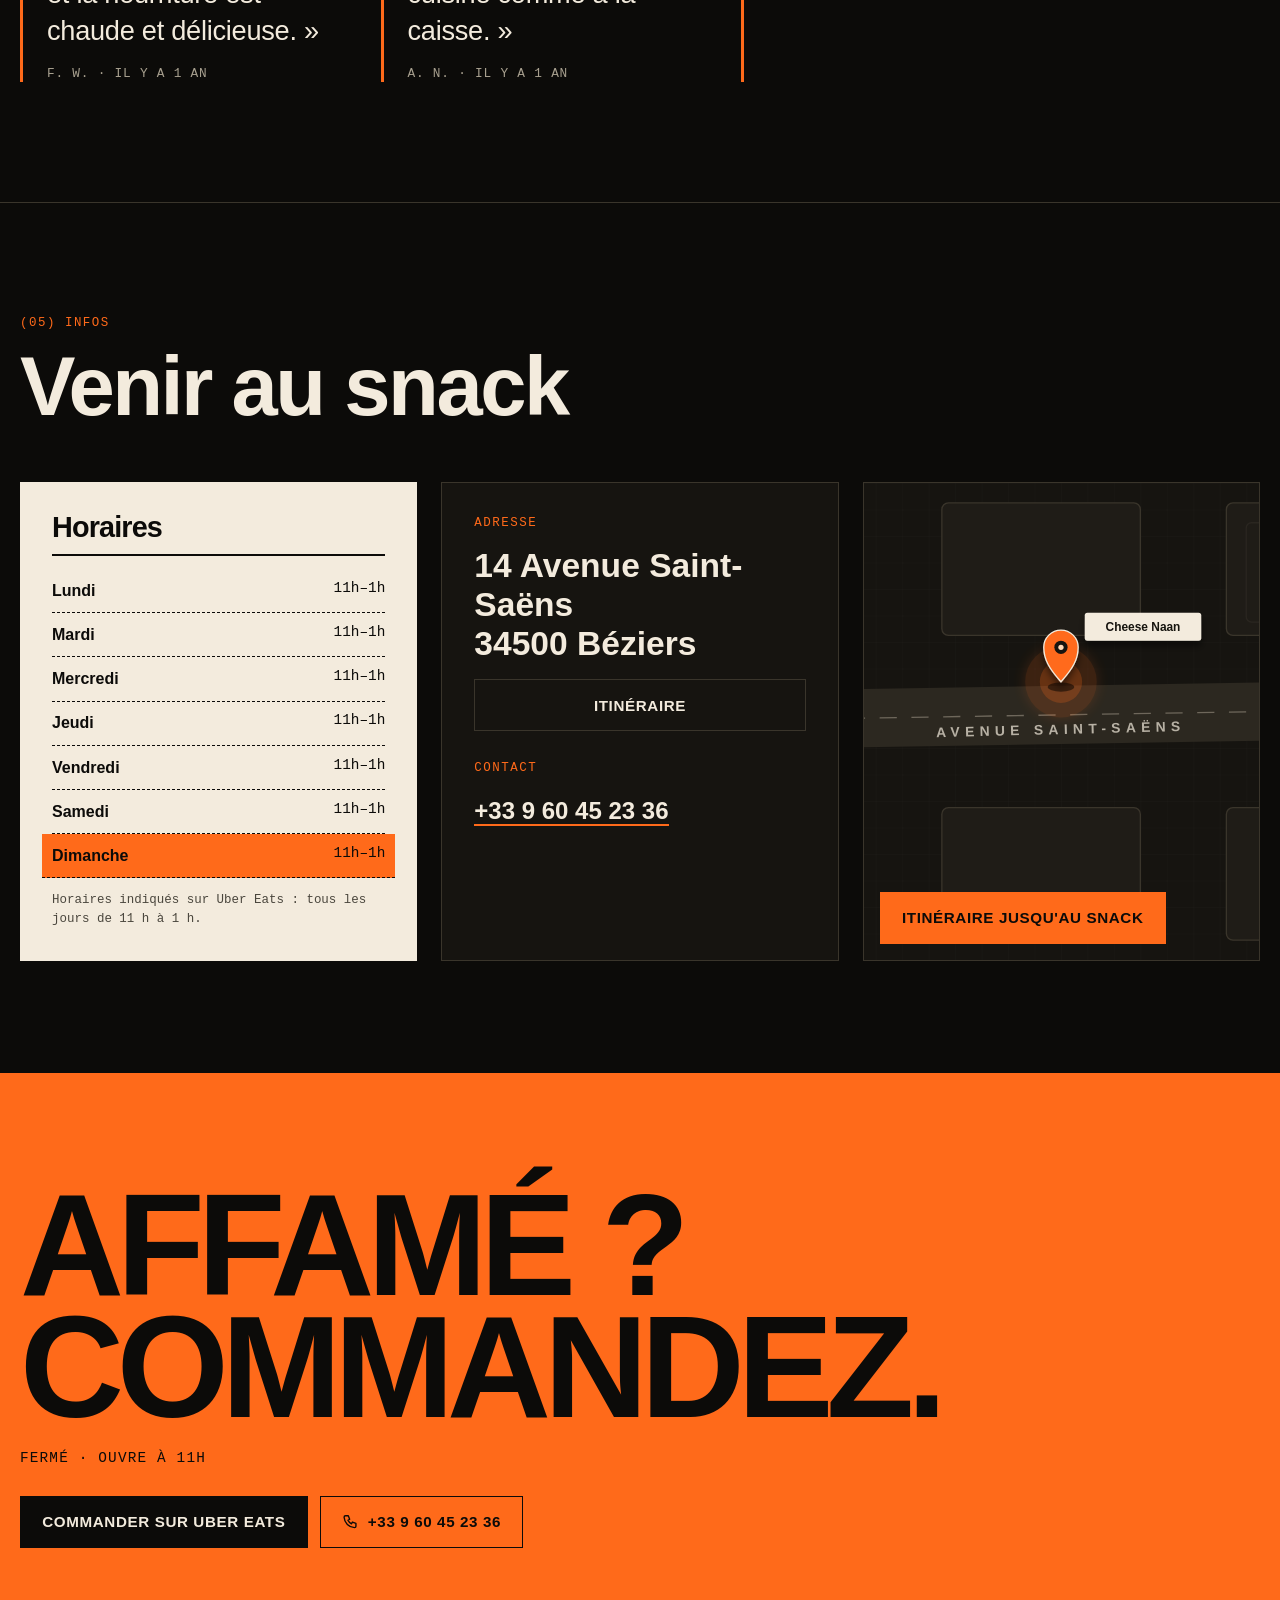
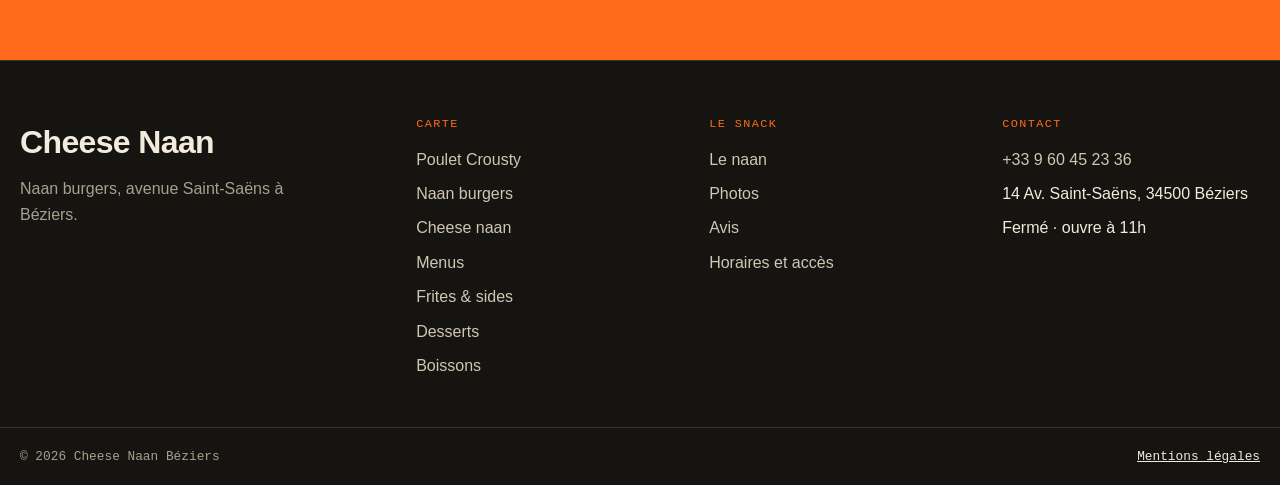
==== commit 566cc59b: "Add subpages and update index.html" ====
--- a/index.html
+++ b/index.html
@@ -64,17 +64,18 @@
 
   <header class="cn-header">
     <nav class="cn-nav cn-wrap" aria-label="Navigation principale">
-      <a class="cn-brand" href="#top" aria-label="Cheese Naan Béziers, retour en haut">
+      <a class="cn-brand" href="index.html" aria-label="Cheese Naan Béziers, retour en haut">
         <img src="assets/img/logo-mark.svg" width="40" height="40" alt="">
         <span class="cn-brand__name">Cheese Naan</span>
       </a>
 
       <ul class="cn-nav__links">
-        <li><a href="#menu">Carte</a></li>
-        <li><a href="#signature">Le naan</a></li>
-        <li><a href="#photos">Photos</a></li>
-        <li><a href="#avis">Avis</a></li>
-        <li><a href="#infos">Infos</a></li>
+        <li><a href="index.html" aria-current="page">Home</a></li>
+        <li><a href="menu.html">La carte</a></li>
+        <li><a href="naan.html">Le naan</a></li>
+        <li><a href="gallery.html">Photos</a></li>
+        <li><a href="avis.html">Avis</a></li>
+        <li><a href="contact.html">Contact</a></li>
       </ul>
 
       <a class="cn-btn cn-btn--flame cn-nav__cta" href="https://www.ubereats.com/fr/store/le-cheese-naan-beziers/W6fayCsMTCiTx0mBuVoWzQ" rel="noopener">Commander</a>
@@ -95,11 +96,12 @@
         </button>
       </div>
       <ol class="cn-drawer__links">
-        <li><a href="#menu"><span>01</span>La carte</a></li>
-        <li><a href="#signature"><span>02</span>Le naan</a></li>
-        <li><a href="#photos"><span>03</span>Photos</a></li>
-        <li><a href="#avis"><span>04</span>Avis</a></li>
-        <li><a href="#infos"><span>05</span>Infos pratiques</a></li>
+        <li><a href="index.html"><span>01</span>Home</a></li>
+        <li><a href="menu.html"><span>02</span>La carte</a></li>
+        <li><a href="naan.html"><span>03</span>Le naan</a></li>
+        <li><a href="gallery.html"><span>04</span>Photos</a></li>
+        <li><a href="avis.html"><span>05</span>Avis</a></li>
+        <li><a href="contact.html"><span>06</span>Contact</a></li>
       </ol>
       <ul class="cn-drawer__meta">
         <li data-open-status>Horaires à compléter</li>
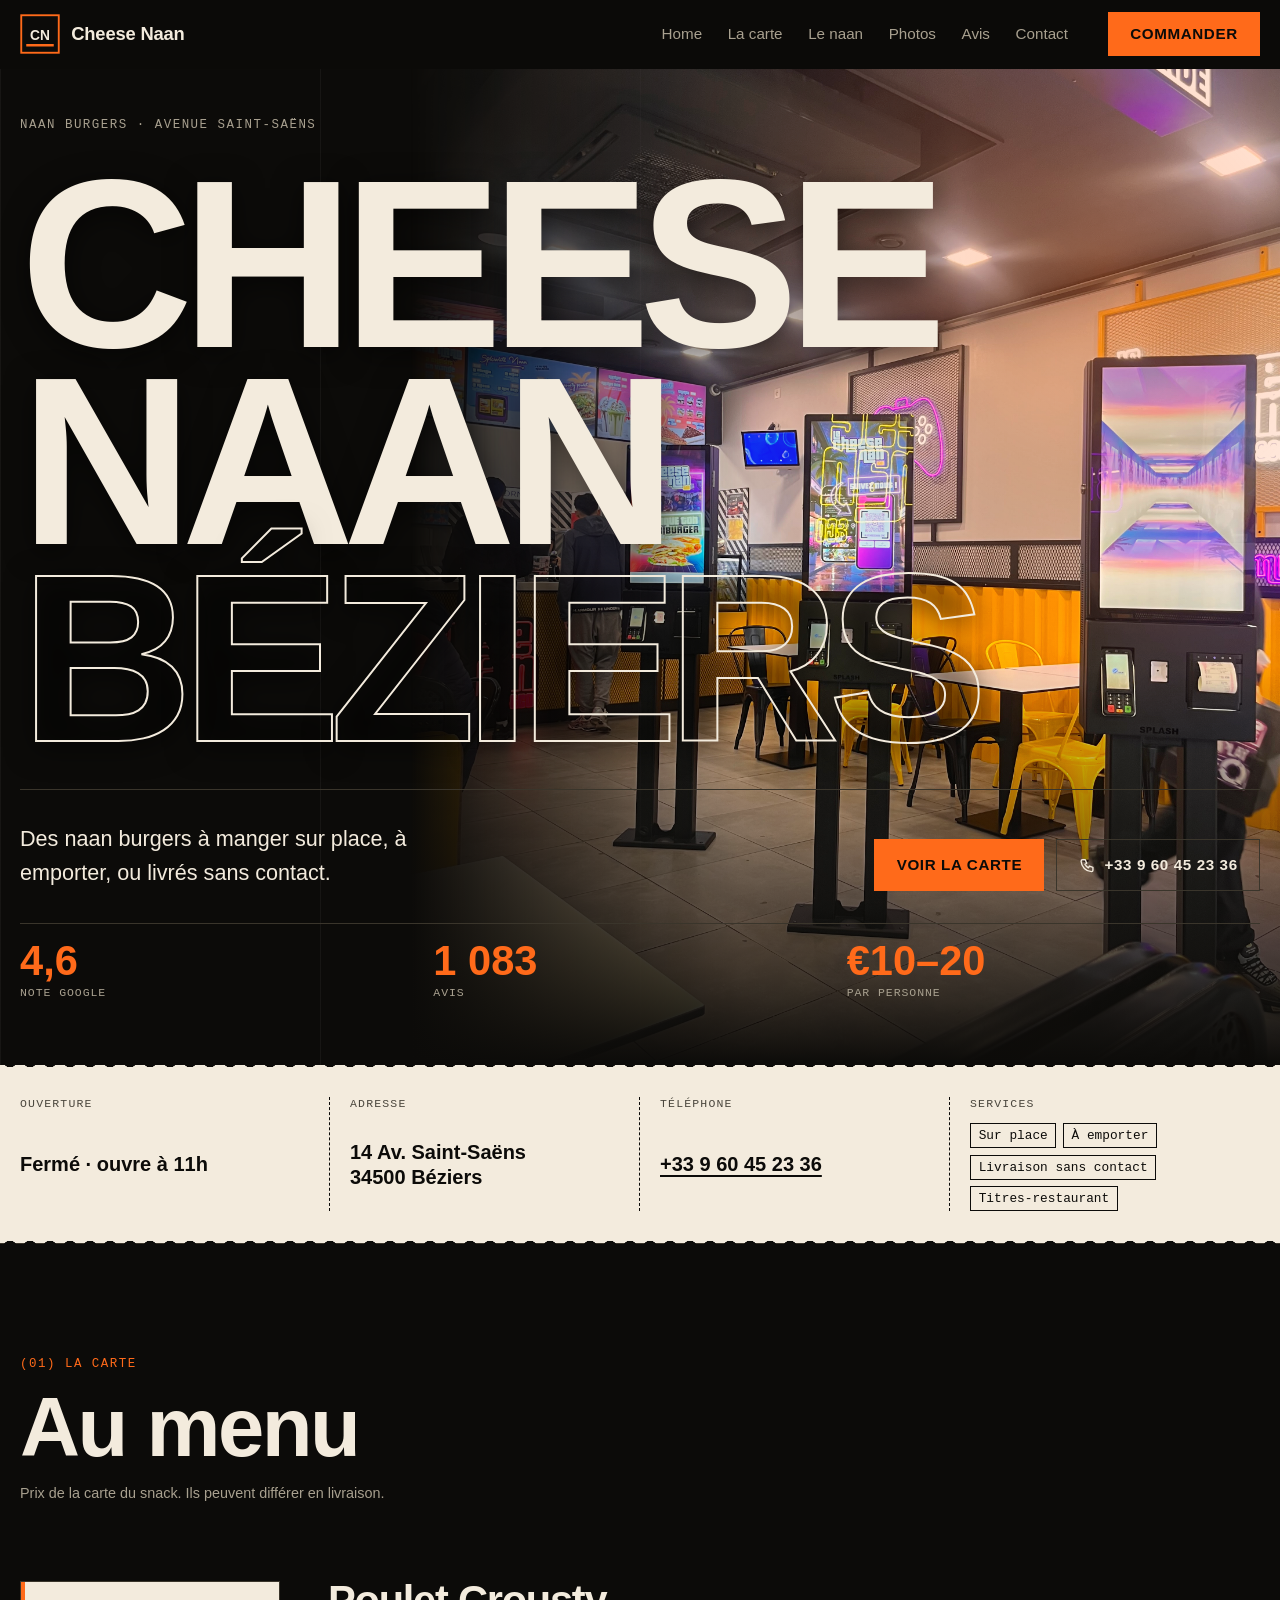
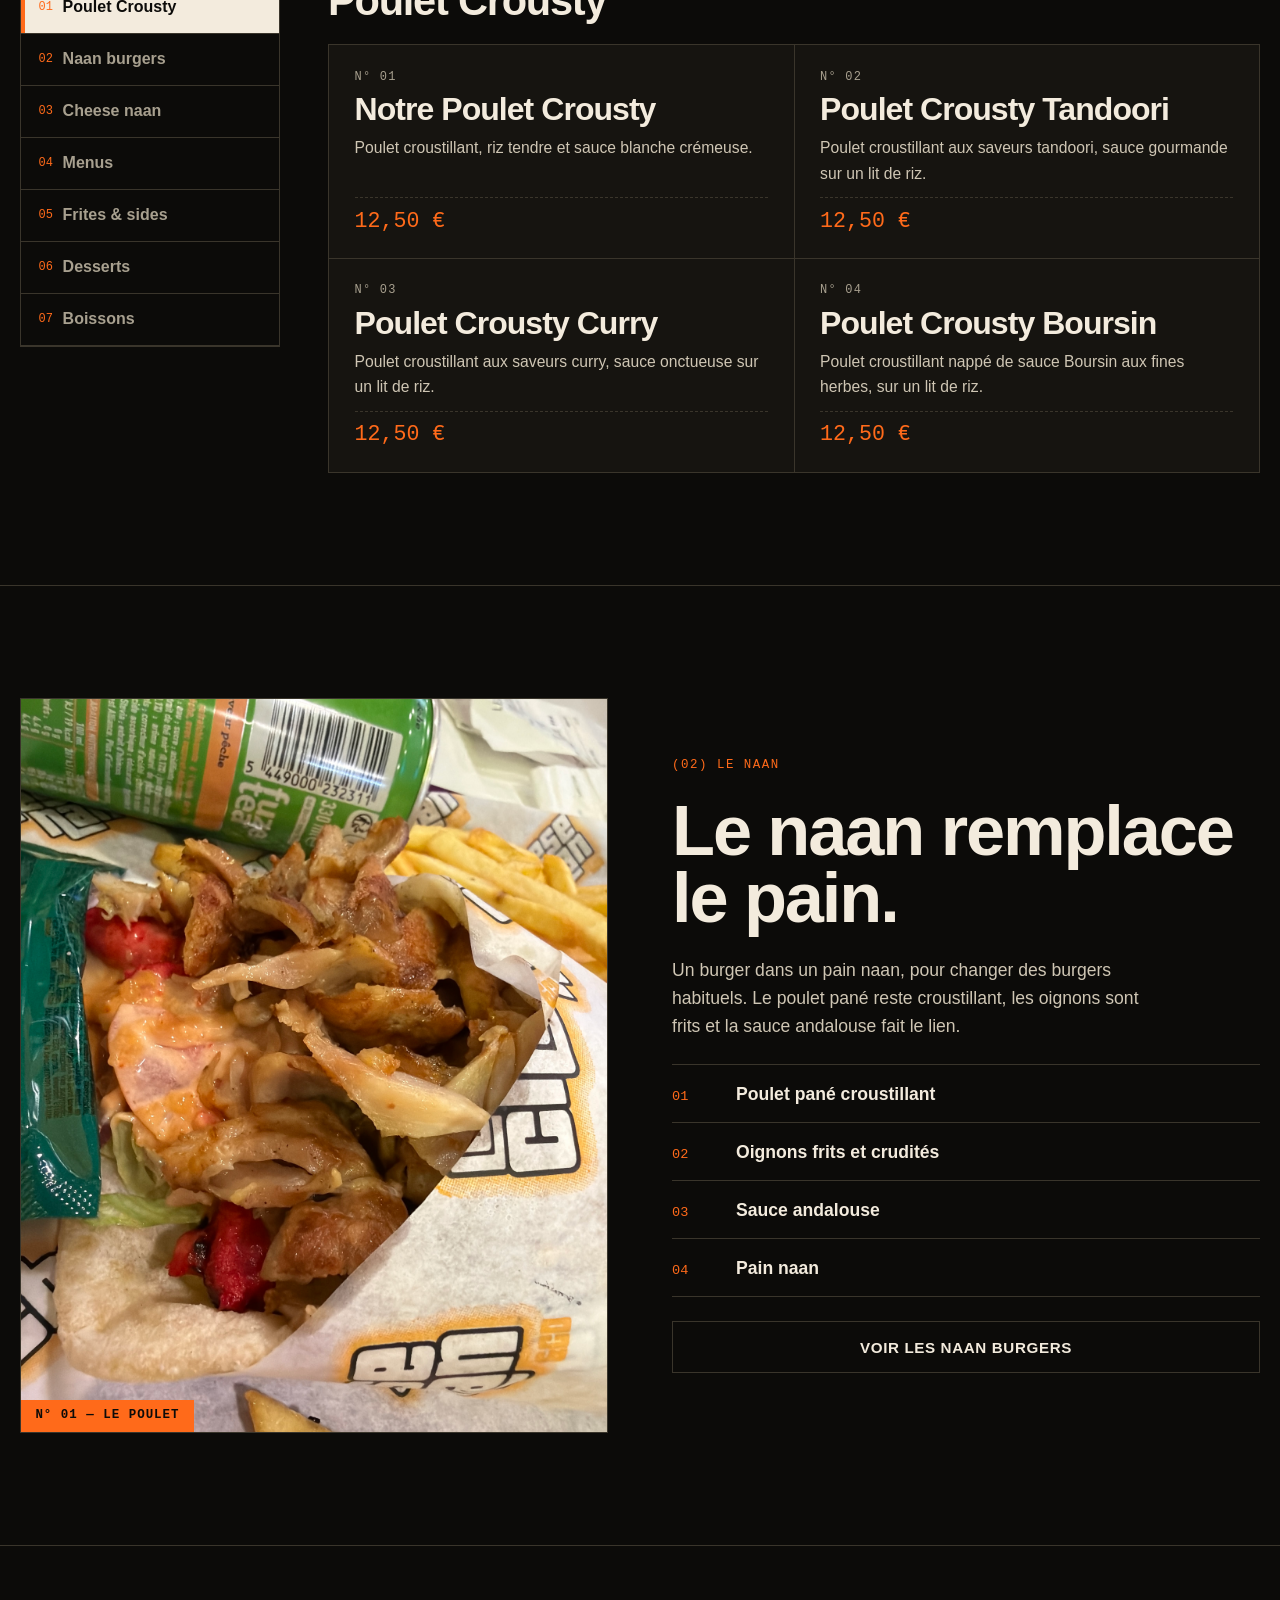
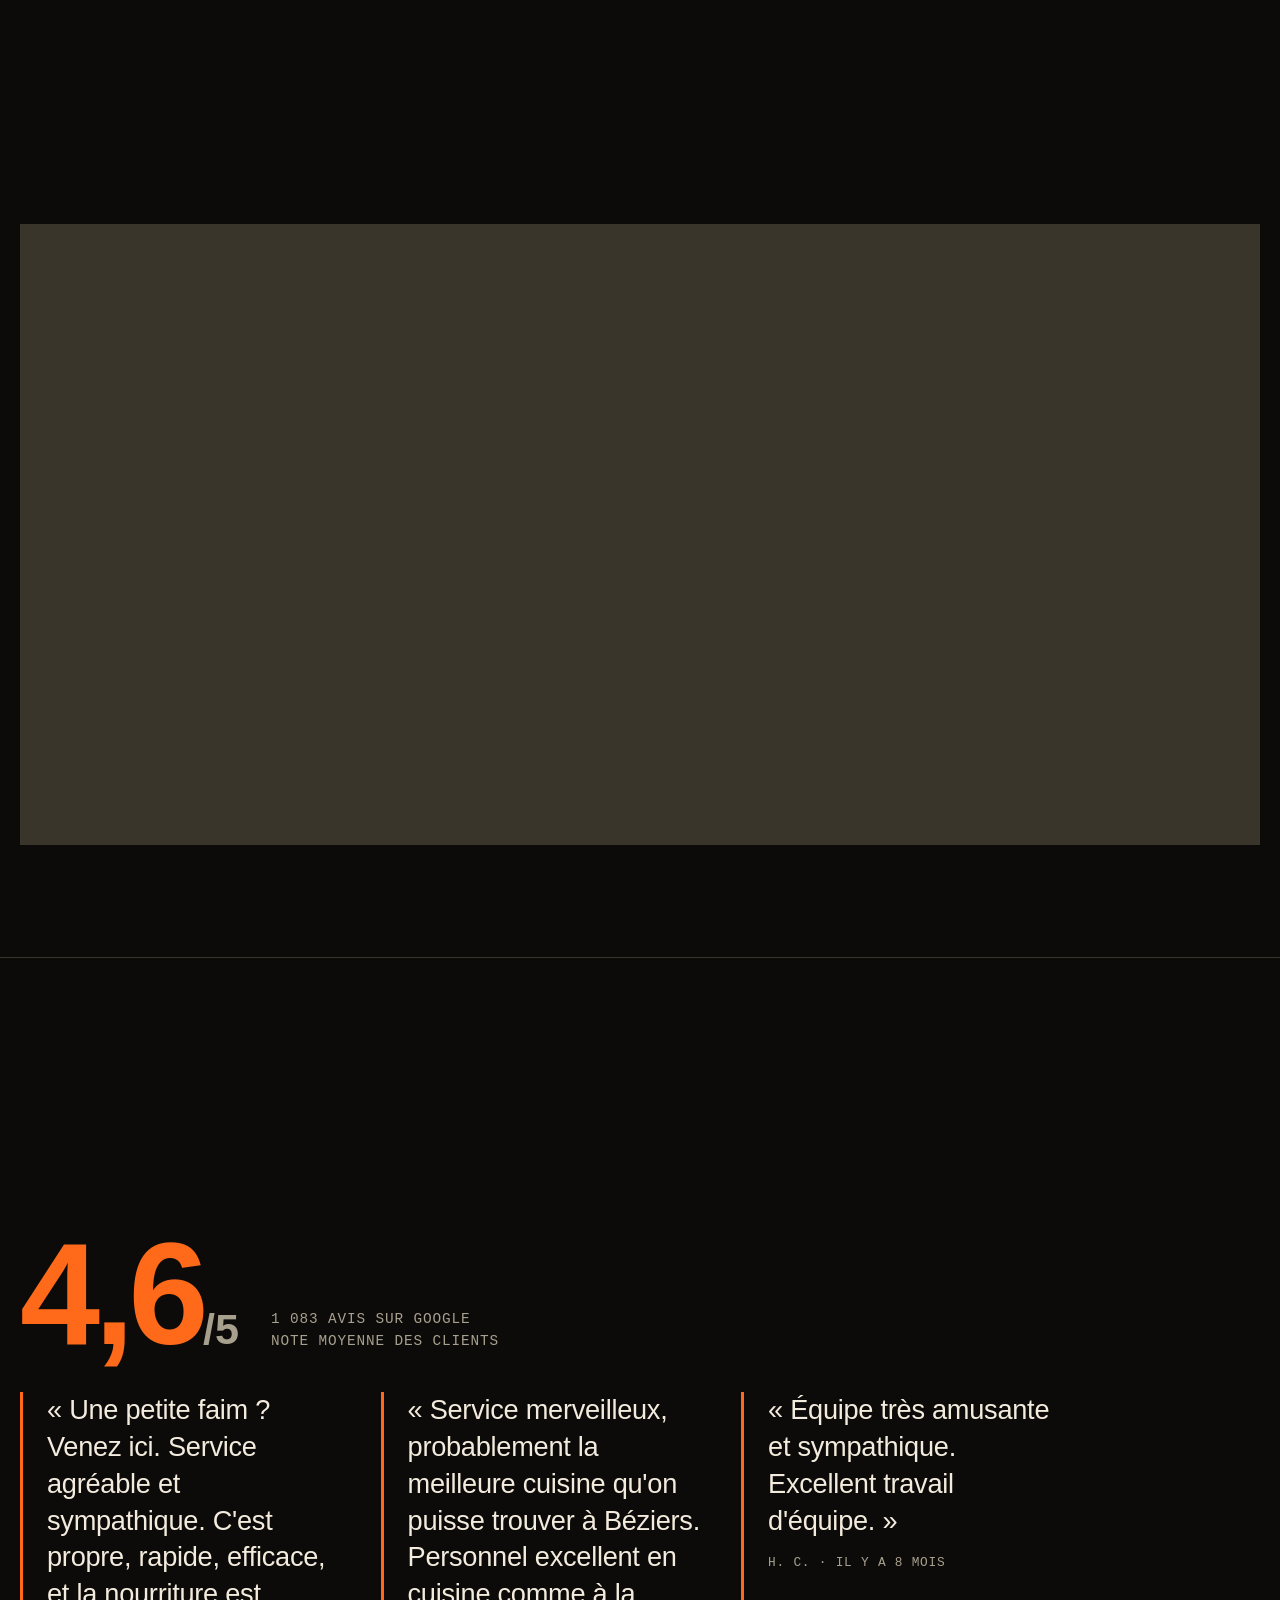
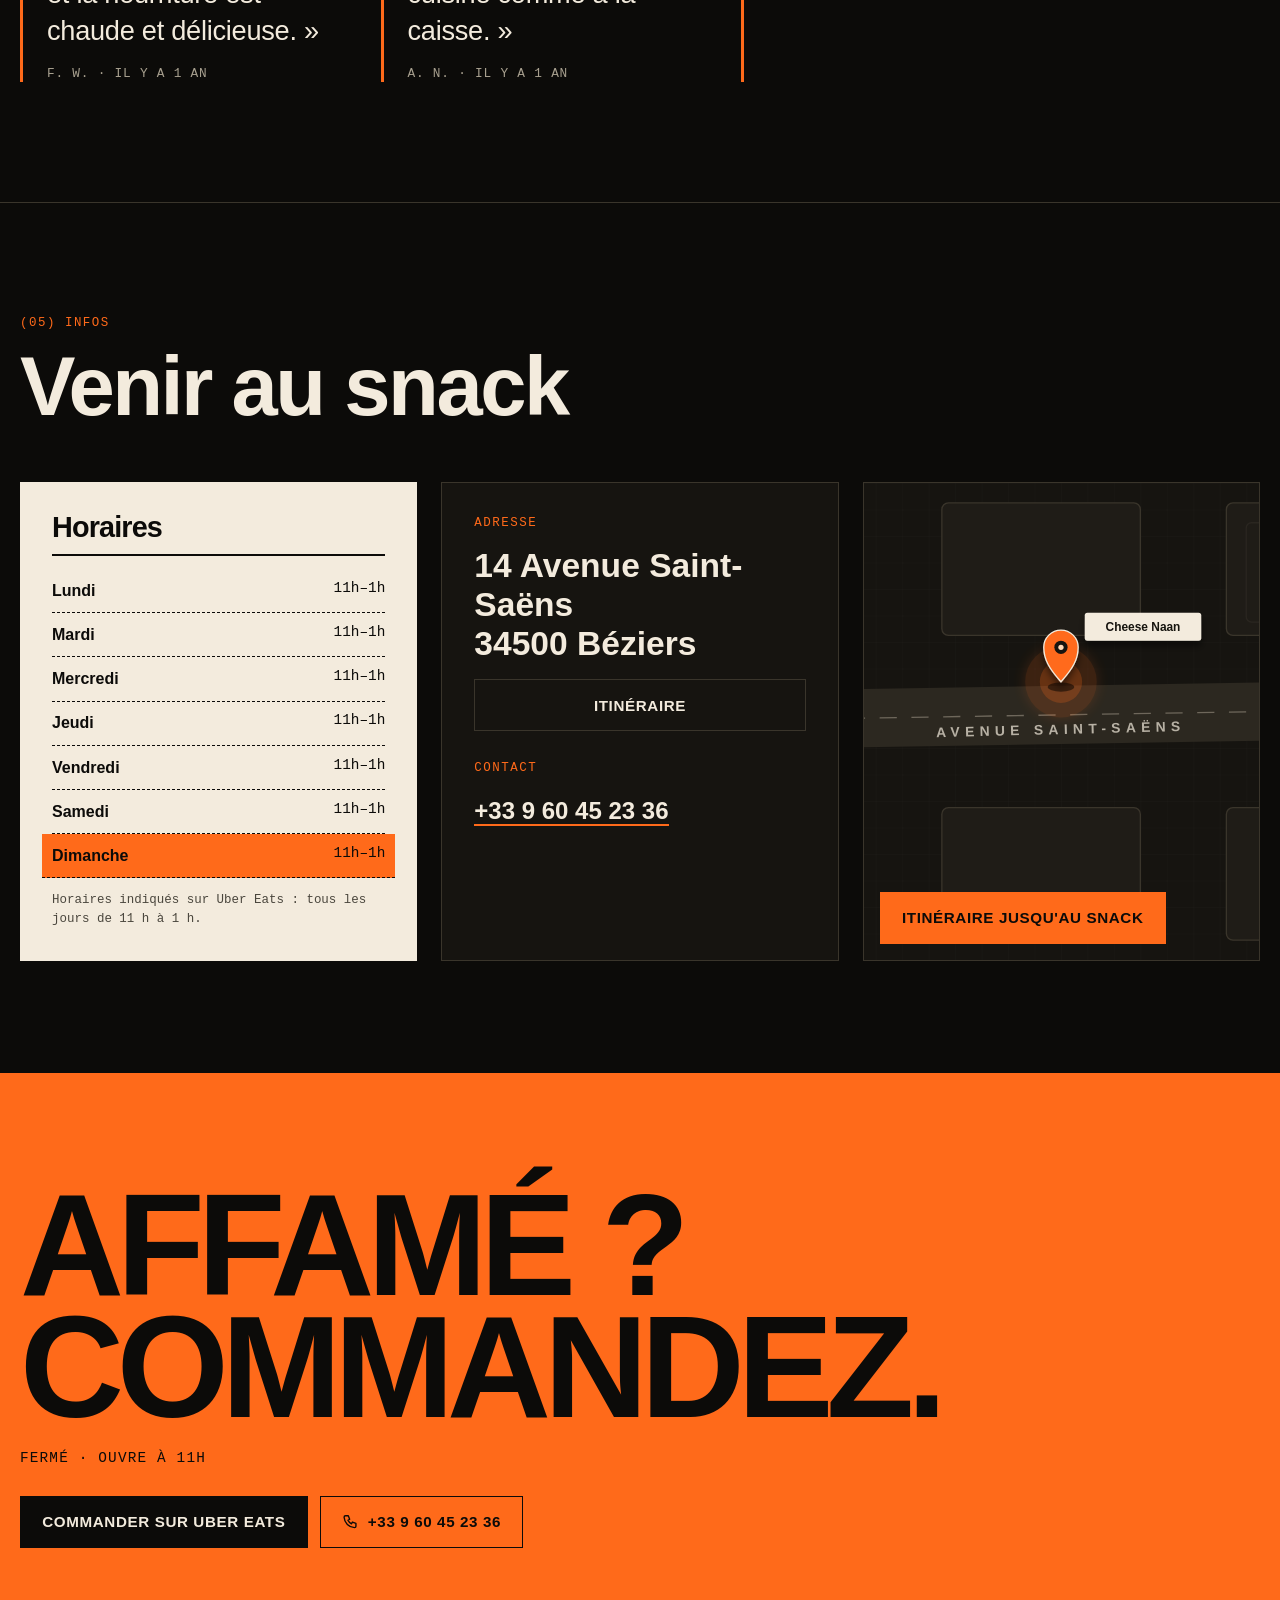
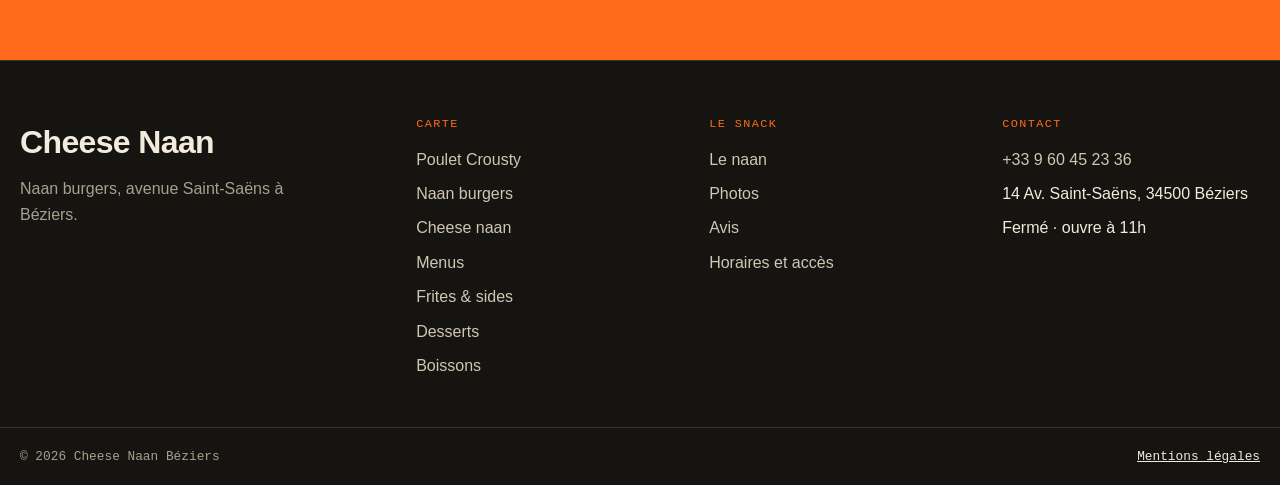
==== commit 365a5775: "2ndpush" ====
--- a/index.html
+++ b/index.html
@@ -13,6 +13,7 @@
   <link rel="preload" href="assets/fonts/space-grotesk-latin-wght-normal.woff2" as="font" type="font/woff2" crossorigin>
   <link rel="preload" href="assets/fonts/ibm-plex-mono-latin-500-normal.woff2" as="font" type="font/woff2" crossorigin>
   <link rel="stylesheet" href="assets/css/styles.css">
+  <link rel="stylesheet" href="assets/css/hero.css">
 
   <script>
     document.documentElement.classList.add('js');
@@ -36,7 +37,7 @@
   <meta property="og:title" content="Cheese Naan Béziers · Naan burgers">
   <meta property="og:description" content="Carte, horaires et itinéraire du Cheese Naan, 14 avenue Saint-Saëns à Béziers.">
   <meta property="og:url" content="[URL DU SITE]">
-  <meta property="og:image" content="[URL DU SITE]/assets/img/hero-share.jpg">
+  <meta property="og:image" content="[URL DU SITE]/assets/img/hero-main.jpg">
   <meta name="twitter:card" content="summary_large_image">
 
   <script type="application/ld+json">
@@ -113,7 +114,10 @@
 
   <main id="main">
     <!-- HERO: typography only -->
-    <section class="cn-hero" id="top" aria-labelledby="hero-title">
+    <section class="cn-hero cn-hero--photo" id="top" aria-labelledby="hero-title">
+      <figure class="cn-hero__photo" aria-hidden="true">
+        <img src="assets/img/hero-main.jpg" alt="" width="1200" height="1100" fetchpriority="high">
+      </figure>
       <div class="cn-wrap cn-hero__inner">
         <p class="cn-kicker">Naan burgers · Avenue Saint-Saëns</p>
         <h1 class="cn-hero__title" id="hero-title">
--- a/assets/css/hero.css
+++ b/assets/css/hero.css
@@ -0,0 +1,55 @@
+/* Home hero: photo panel with brand glow, layered behind the type */
+.cn-hero--photo {
+  position: relative;
+  overflow: hidden;
+  isolation: isolate;
+}
+.cn-hero__photo {
+  position: absolute;
+  top: 0;
+  right: 0;
+  bottom: 0;
+  width: min(68%, 880px);
+  margin: 0;
+  z-index: -1;
+}
+.cn-hero__photo img {
+  width: 100%;
+  height: 100%;
+  object-fit: cover;
+  object-position: 50% 60%;
+  filter: saturate(1.15) contrast(1.05);
+  -webkit-mask-image: linear-gradient(90deg, transparent 0%, #000 38%);
+          mask-image: linear-gradient(90deg, transparent 0%, #000 38%);
+}
+.cn-hero__photo::after {
+  content: "";
+  position: absolute;
+  inset: 0;
+  background:
+    radial-gradient(circle at 80% 20%, rgba(255, 106, 26, 0.35) 0, rgba(255, 106, 26, 0) 45%),
+    linear-gradient(180deg, transparent 60%, var(--ink) 100%);
+  mix-blend-mode: normal;
+}
+.cn-hero--photo .cn-hero__title {
+  text-shadow: 0 6px 30px rgba(0, 0, 0, 0.55);
+}
+@media (max-width: 760px) {
+  .cn-hero__photo {
+    position: relative;
+    width: calc(100% + 32px);
+    height: 300px;
+    margin: 0 -16px 28px;
+    inset: auto;
+    z-index: 0;
+  }
+  .cn-hero__photo img { -webkit-mask-image: none; mask-image: none; }
+  .cn-hero__photo::after { background: linear-gradient(180deg, transparent 50%, var(--ink) 100%); }
+  .cn-hero--photo { display: flex; flex-direction: column; }
+}
+
+.cn-hero--photo > .cn-hero__photo { grid-column: 1 / -1; grid-row: 1; }
+@media (max-width: 760px) {
+  .cn-hero--photo { display: block; }
+  .cn-hero__photo { width: calc(100% + 32px); margin: 0 -16px 28px; }
+}
